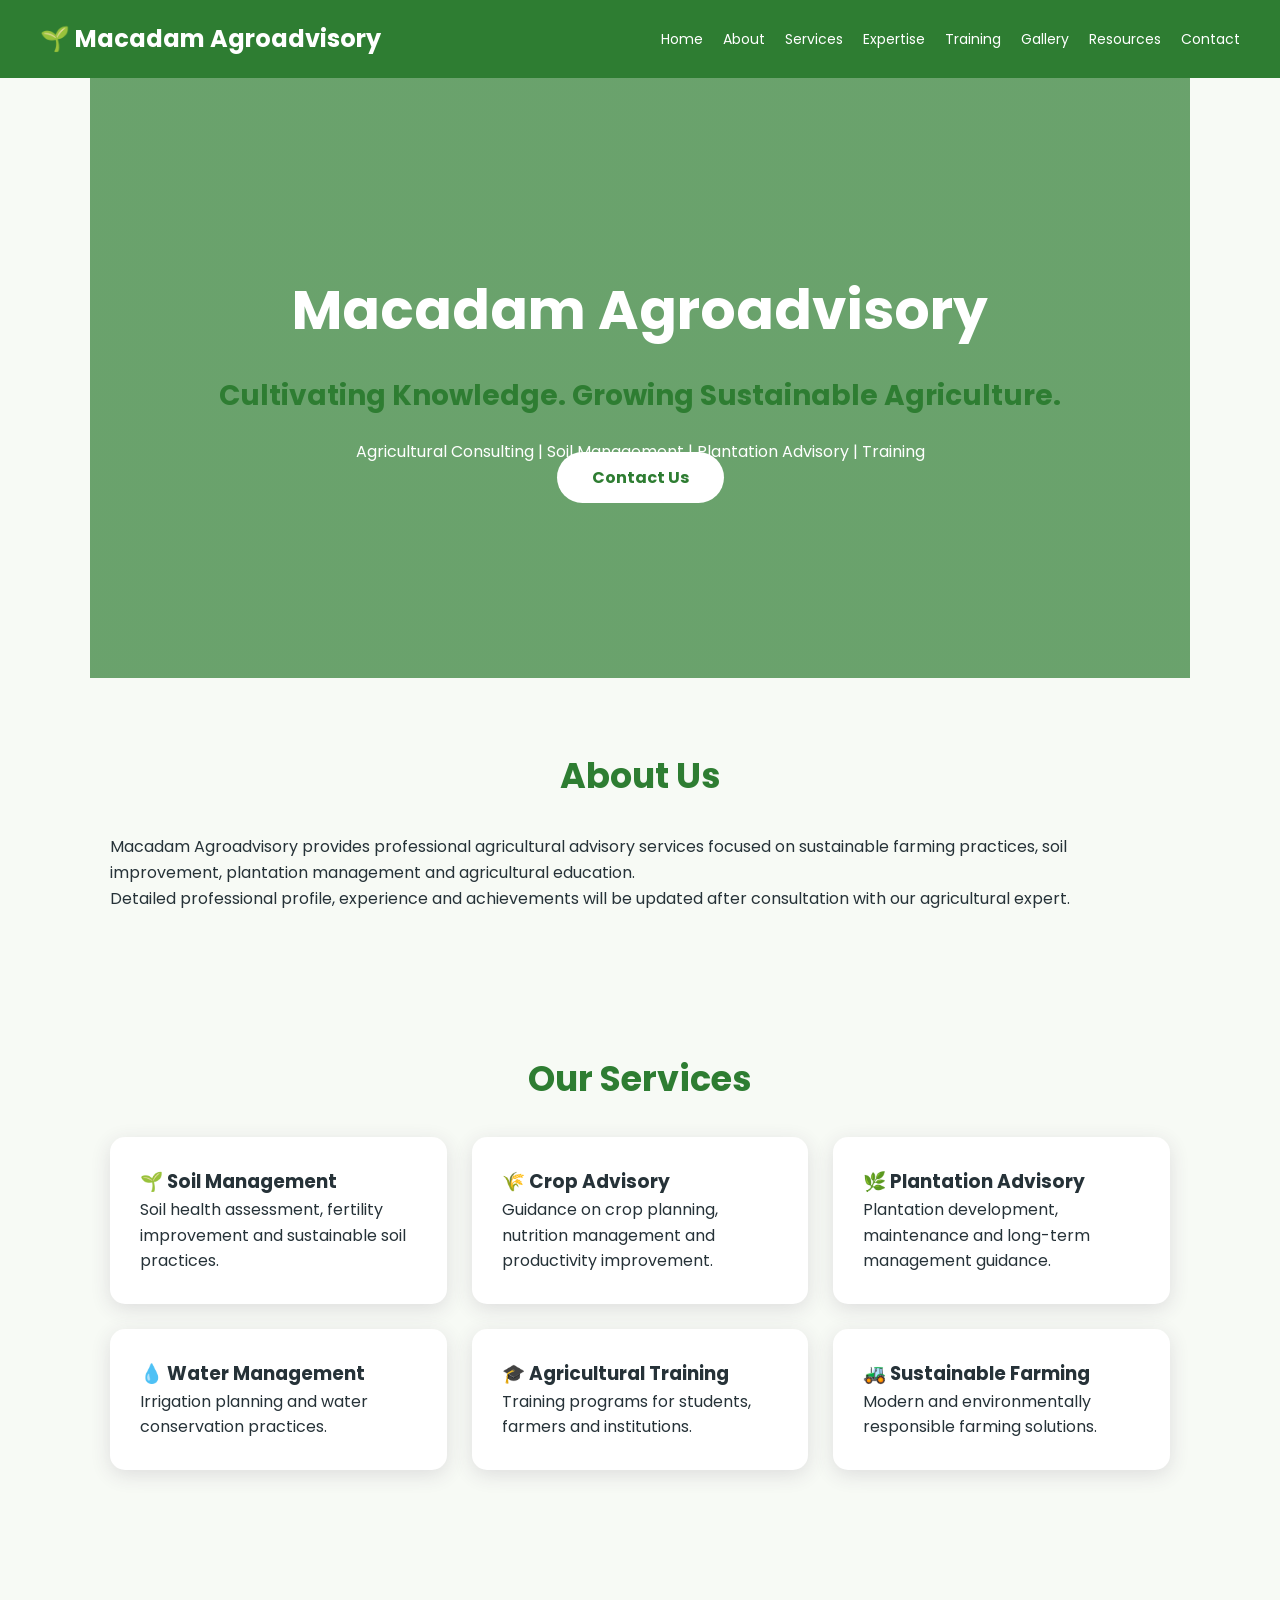
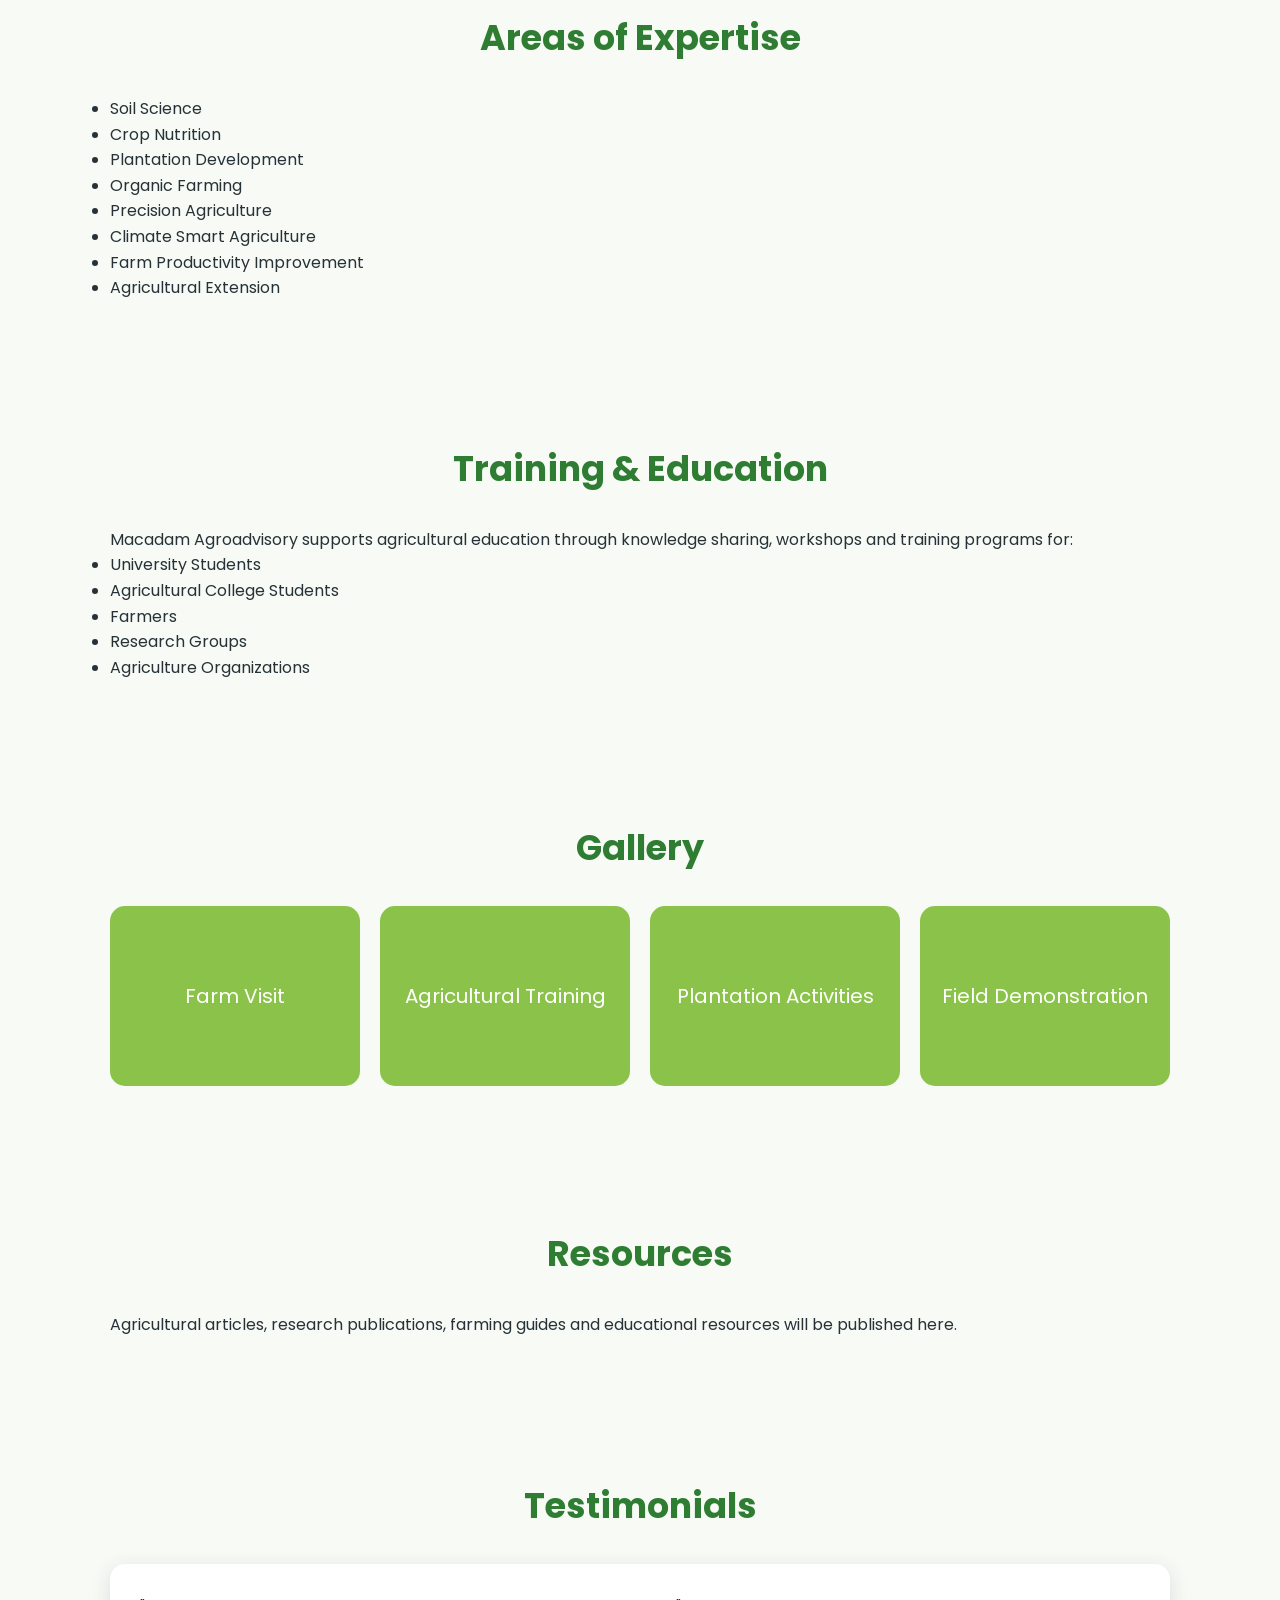
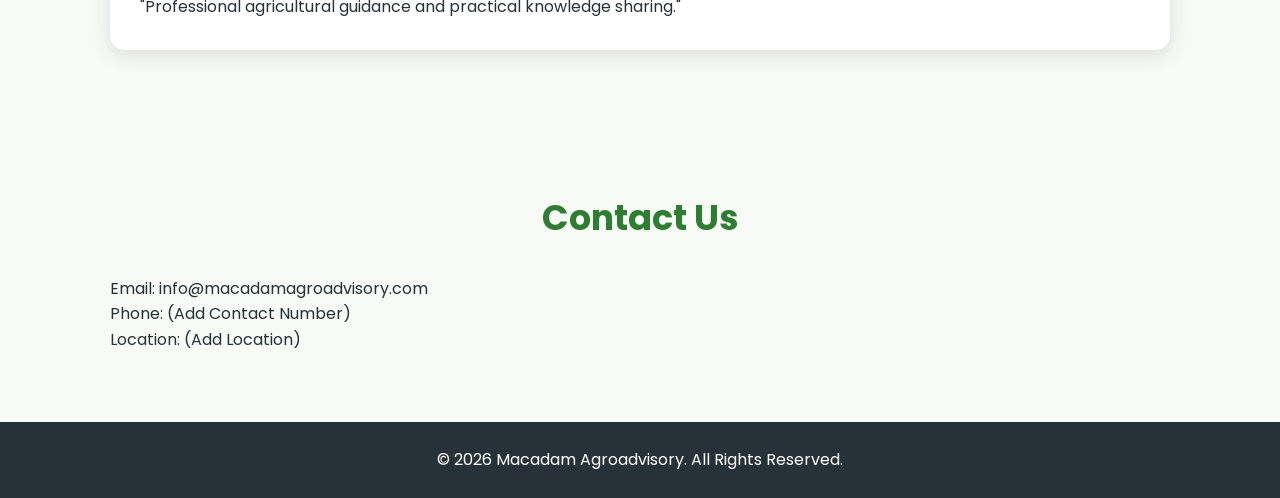
==== index.html @ ae9ef0cc "Initial Macadam Agroadvisory website" ====
<!DOCTYPE html>
<html lang="en">

<head>
<meta charset="UTF-8">
<meta name="viewport" content="width=device-width, initial-scale=1.0">

<title>Macadam Agroadvisory | Agricultural Consulting</title>

<meta name="description" 
content="Macadam Agroadvisory provides agricultural consulting, soil management, plantation advisory and agricultural training services.">

<link rel="stylesheet" href="css/style.css">

<link href="https://fonts.googleapis.com/css2?family=Poppins:wght@300;400;600;700&display=swap" rel="stylesheet">

</head>

<body>

<header>

<nav>

<div class="logo">
🌱 Macadam Agroadvisory
</div>

<ul>
<li><a href="#home">Home</a></li>
<li><a href="#about">About</a></li>
<li><a href="#services">Services</a></li>
<li><a href="#expertise">Expertise</a></li>
<li><a href="#training">Training</a></li>
<li><a href="#gallery">Gallery</a></li>
<li><a href="#resources">Resources</a></li>
<li><a href="#contact">Contact</a></li>
</ul>

</nav>

</header>


<section id="home" class="hero">

<div class="hero-content">

<h1>
Macadam Agroadvisory
</h1>

<h2>
Cultivating Knowledge. Growing Sustainable Agriculture.
</h2>

<p>
Agricultural Consulting | Soil Management | Plantation Advisory | Training
</p>


<a href="#contact" class="btn">
Contact Us
</a>

</div>

</section>



<section id="about">

<h2>About Us</h2>

<p>
Macadam Agroadvisory provides professional agricultural advisory services
focused on sustainable farming practices, soil improvement, plantation
management and agricultural education.

</p>

<p>
Detailed professional profile, experience and achievements will be updated
after consultation with our agricultural expert.
</p>

</section>



<section id="services">

<h2>Our Services</h2>


<div class="cards">


<div class="card">
<h3>🌱 Soil Management</h3>
<p>
Soil health assessment, fertility improvement and sustainable soil practices.
</p>
</div>


<div class="card">

<h3>🌾 Crop Advisory</h3>

<p>
Guidance on crop planning, nutrition management and productivity improvement.
</p>

</div>



<div class="card">

<h3>🌿 Plantation Advisory</h3>

<p>
Plantation development, maintenance and long-term management guidance.
</p>

</div>


<div class="card">

<h3>💧 Water Management</h3>

<p>
Irrigation planning and water conservation practices.
</p>

</div>



<div class="card">

<h3>🎓 Agricultural Training</h3>

<p>
Training programs for students, farmers and institutions.
</p>

</div>



<div class="card">

<h3>🚜 Sustainable Farming</h3>

<p>
Modern and environmentally responsible farming solutions.
</p>

</div>


</div>


</section>



<section id="expertise">

<h2>Areas of Expertise</h2>


<div class="expertise">

<ul>

<li>Soil Science</li>

<li>Crop Nutrition</li>

<li>Plantation Development</li>

<li>Organic Farming</li>

<li>Precision Agriculture</li>

<li>Climate Smart Agriculture</li>

<li>Farm Productivity Improvement</li>

<li>Agricultural Extension</li>


</ul>

</div>


</section>



<section id="training">

<h2>Training & Education</h2>


<p>
Macadam Agroadvisory supports agricultural education through knowledge
sharing, workshops and training programs for:
</p>


<ul>

<li>University Students</li>

<li>Agricultural College Students</li>

<li>Farmers</li>

<li>Research Groups</li>

<li>Agriculture Organizations</li>


</ul>


</section>




<section id="gallery">

<h2>Gallery</h2>


<div class="gallery">


<div>
Farm Visit
</div>


<div>
Agricultural Training
</div>


<div>
Plantation Activities
</div>


<div>
Field Demonstration
</div>


</div>


</section>




<section id="resources">

<h2>Resources</h2>

<p>

Agricultural articles, research publications, farming guides and educational
resources will be published here.

</p>


</section>




<section id="testimonials">


<h2>Testimonials</h2>


<div class="card">

<p>
"Professional agricultural guidance and practical knowledge sharing."
</p>

</div>


</section>




<section id="contact">


<h2>Contact Us</h2>


<p>
Email:
info@macadamagroadvisory.com
</p>


<p>
Phone:
(Add Contact Number)
</p>


<p>
Location:
(Add Location)
</p>


</section>




<footer>

<p>
© 2026 Macadam Agroadvisory. All Rights Reserved.
</p>

</footer>


<script src="js/script.js"></script>

</body>

</html>
---- css/style.css ----
*{
    margin:0;
    padding:0;
    box-sizing:border-box;
    }
    
    
    body{
    
    font-family:'Poppins',sans-serif;
    
    color:#263238;
    
    background:#f7faf5;
    
    line-height:1.6;
    
    }
    
    
    header{
    
    background:#2e7d32;
    
    padding:20px;
    
    position:sticky;
    
    top:0;
    
    z-index:100;
    
    }
    
    
    
    nav{
    
    display:flex;
    
    justify-content:space-between;
    
    align-items:center;
    
    max-width:1200px;
    
    margin:auto;
    
    }
    
    
    .logo{
    
    color:white;
    
    font-size:24px;
    
    font-weight:700;
    
    }
    
    
    nav ul{
    
    display:flex;
    
    list-style:none;
    
    gap:20px;
    
    }
    
    
    
    nav a{
    
    color:white;
    
    text-decoration:none;
    
    font-size:14px;
    
    }
    
    
    
    .hero{
    
    
    height:600px;
    
    background:
    
    linear-gradient(
    rgba(46,125,50,.7),
    rgba(46,125,50,.7)
    ),
    
    url("../images/hero.jpg");
    
    
    background-size:cover;
    
    background-position:center;
    
    
    display:flex;
    
    justify-content:center;
    
    align-items:center;
    
    text-align:center;
    
    color:white;
    
    
    }
    
    
    
    .hero h1{
    
    font-size:55px;
    
    }
    
    
    
    .hero h2{
    
    font-size:28px;
    
    margin:20px;
    
    }
    
    
    
    .btn{
    
    
    background:white;
    
    color:#2e7d32;
    
    padding:14px 35px;
    
    border-radius:30px;
    
    text-decoration:none;
    
    font-weight:bold;
    
    
    }
    
    
    
    section{
    
    
    max-width:1100px;
    
    margin:auto;
    
    padding:70px 20px;
    
    
    }
    
    
    
    section h2{
    
    
    text-align:center;
    
    color:#2e7d32;
    
    font-size:35px;
    
    margin-bottom:30px;
    
    
    }
    
    
    
    .cards{
    
    
    display:grid;
    
    grid-template-columns:
    repeat(auto-fit,minmax(250px,1fr));
    
    gap:25px;
    
    
    }
    
    
    
    .card{
    
    
    background:white;
    
    padding:30px;
    
    border-radius:15px;
    
    box-shadow:0 5px 20px #ddd;
    
    
    }
    
    
    
    .gallery{
    
    
    display:grid;
    
    grid-template-columns:
    repeat(auto-fit,minmax(200px,1fr));
    
    gap:20px;
    
    
    }
    
    
    
    .gallery div{
    
    
    height:180px;
    
    background:#8bc34a;
    
    display:flex;
    
    align-items:center;
    
    justify-content:center;
    
    color:white;
    
    font-size:20px;
    
    border-radius:15px;
    
    
    }
    
    
    
    footer{
    
    
    background:#263238;
    
    color:white;
    
    padding:25px;
    
    text-align:center;
    
    
    }
    
    
    
    @media(max-width:800px){
    
    
    nav{
    
    flex-direction:column;
    
    }
    
    
    nav ul{
    
    flex-wrap:wrap;
    
    justify-content:center;
    
    }
    
    
    .hero h1{
    
    font-size:35px;
    
    }
    
    
    }
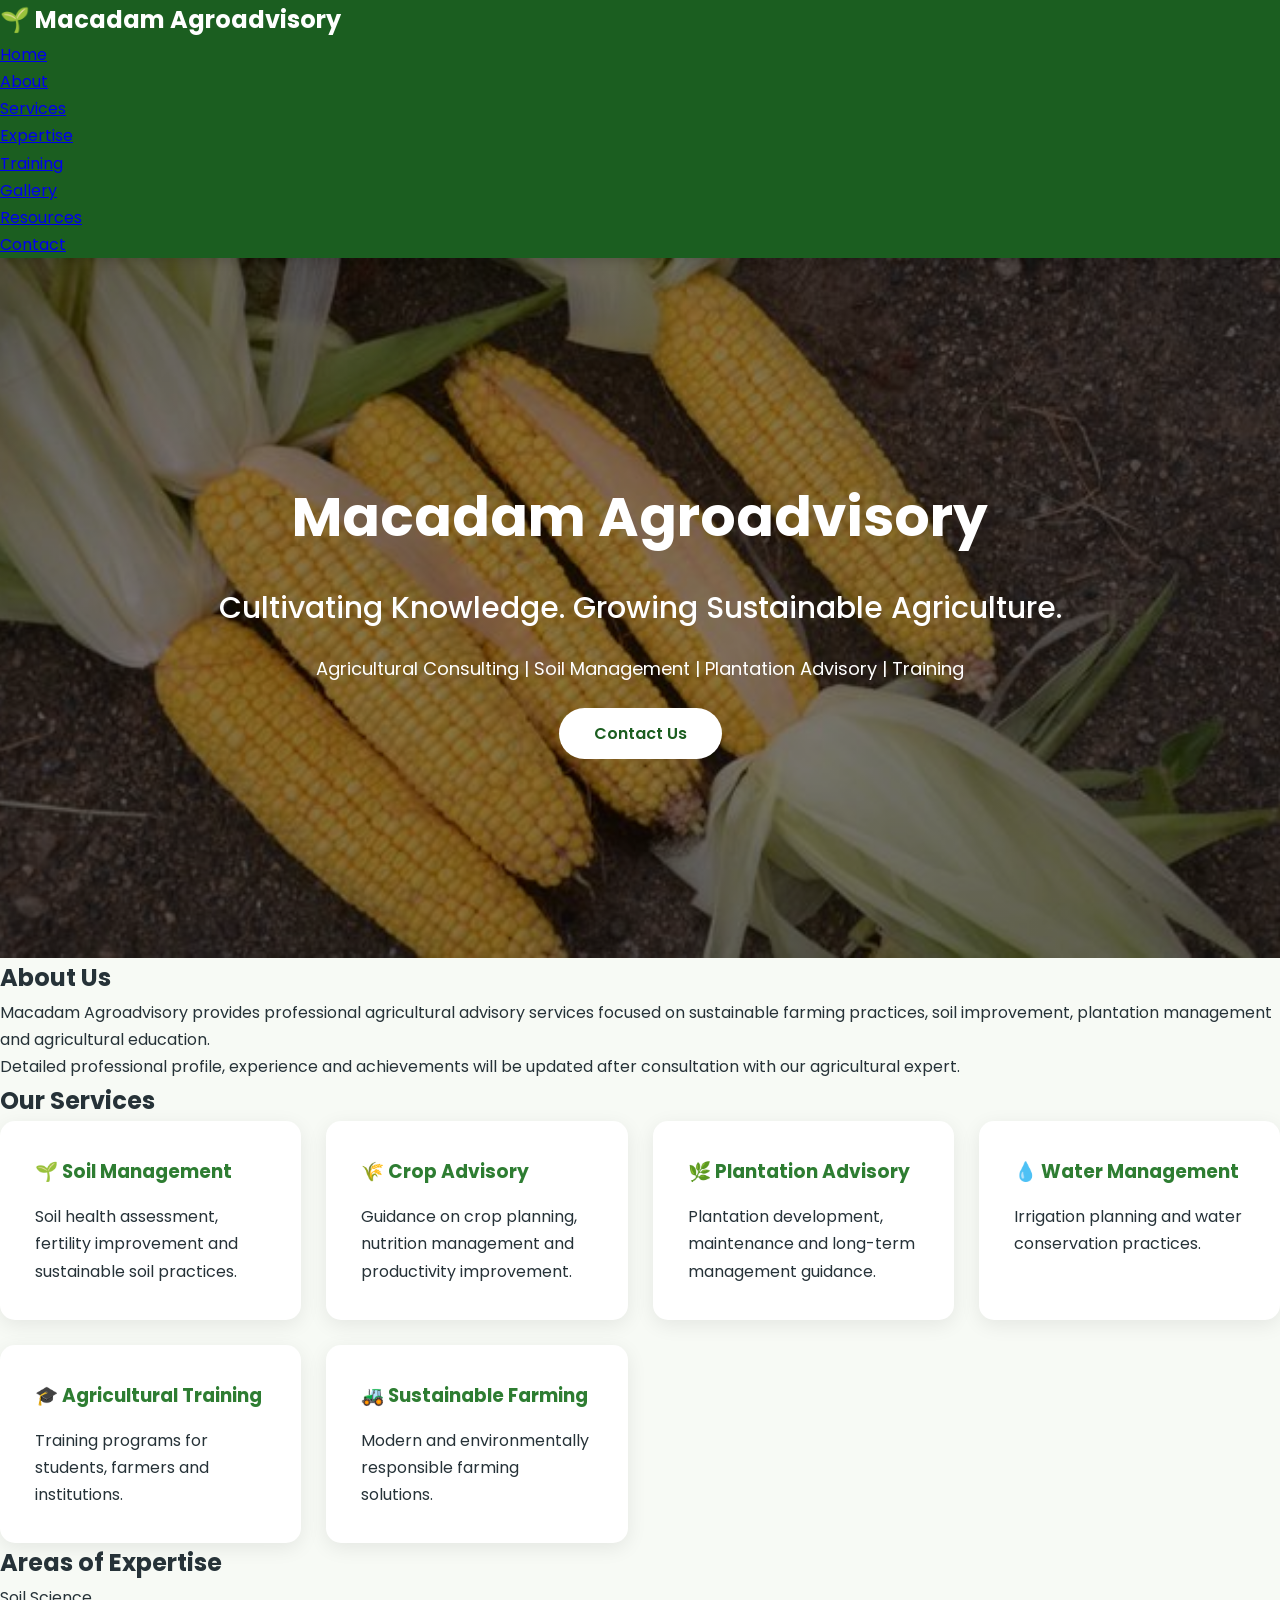
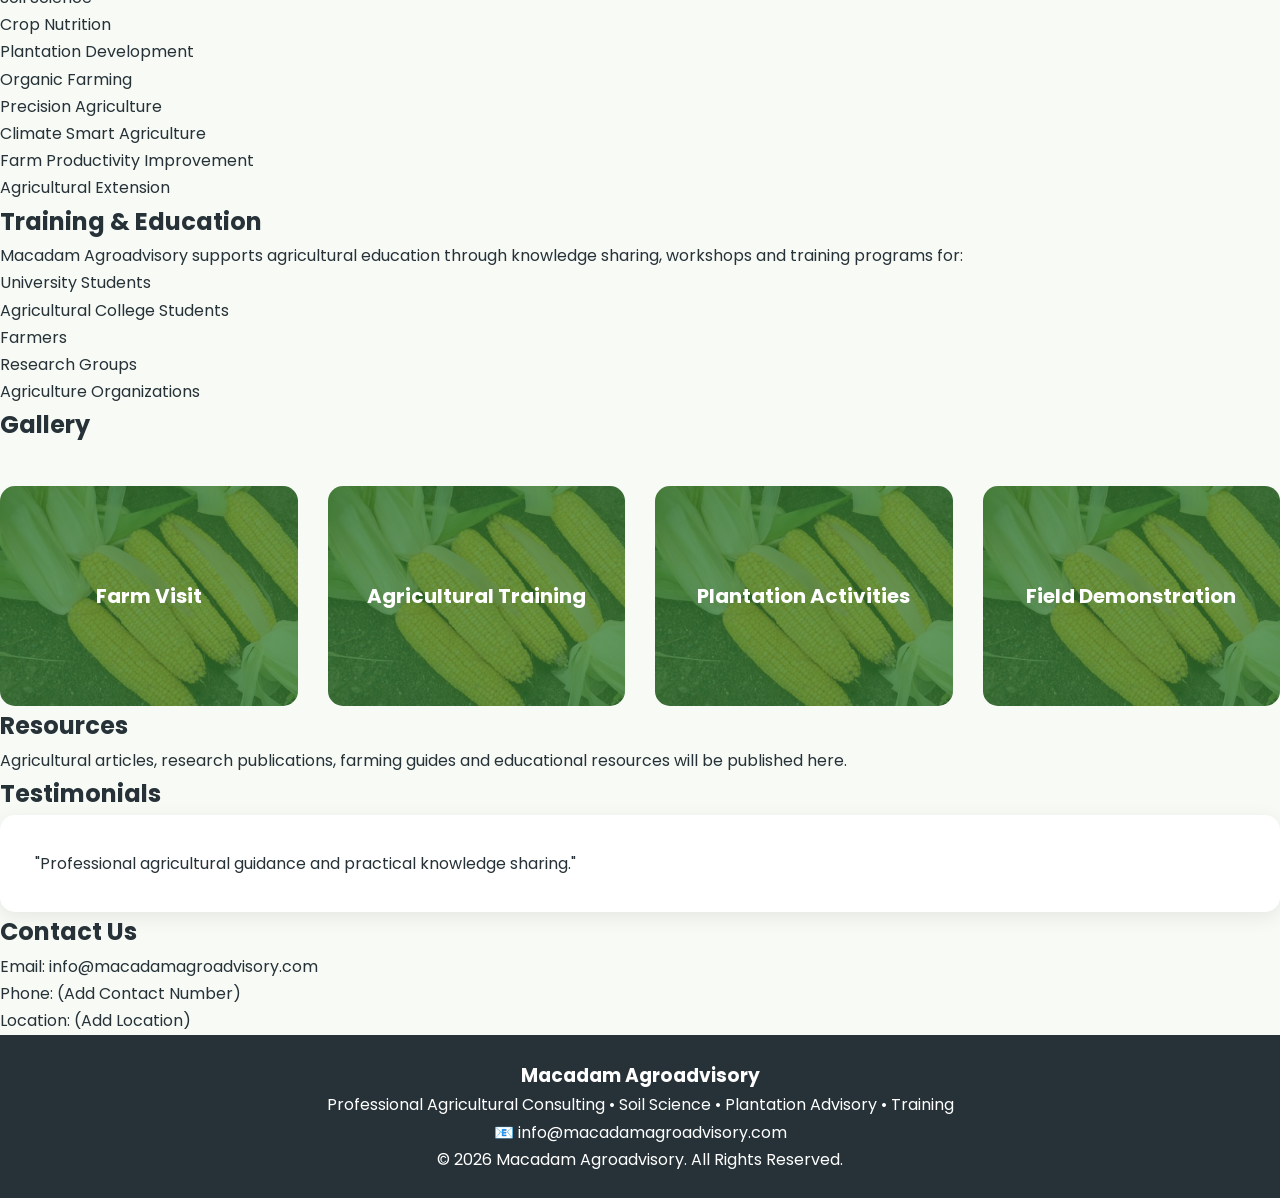
==== commit 6b280f6a: "updating new files and foilder" ====
--- a/index.html
+++ b/index.html
@@ -13,6 +13,7 @@
 <link rel="stylesheet" href="css/style.css">
 
 <link href="https://fonts.googleapis.com/css2?family=Poppins:wght@300;400;600;700&display=swap" rel="stylesheet">
+<link rel="icon" type="image/png" href="images/favicon.png">
 
 </head>
 
@@ -27,14 +28,16 @@
 </div>
 
 <ul>
-<li><a href="#home">Home</a></li>
-<li><a href="#about">About</a></li>
-<li><a href="#services">Services</a></li>
-<li><a href="#expertise">Expertise</a></li>
-<li><a href="#training">Training</a></li>
-<li><a href="#gallery">Gallery</a></li>
-<li><a href="#resources">Resources</a></li>
-<li><a href="#contact">Contact</a></li>
+
+    <li><a href="#home">Home</a></li>
+<li><a href="pages/about.html">About</a></li>
+<li><a href="pages/services.html">Services</a></li>
+<li><a href="pages/expertise.html">Expertise</a></li>
+<li><a href="pages/training.html">Training</a></li>
+<li><a href="pages/gallery.html">Gallery</a></li>
+<li><a href="pages/resources.html">Resources</a></li>
+<li><a href="pages/contact.html">Contact</a></li>
+
 </ul>
 
 </nav>
@@ -341,9 +344,23 @@
 
 <footer>
 
-<p>
-© 2026 Macadam Agroadvisory. All Rights Reserved.
-</p>
+    <div class="footer-content">
+
+        <h3>Macadam Agroadvisory</h3>
+        
+        <p>
+        Professional Agricultural Consulting • Soil Science • Plantation Advisory • Training
+        </p>
+        
+        <p>
+        📧 info@macadamagroadvisory.com
+        </p>
+        
+        <p>
+        © 2026 Macadam Agroadvisory. All Rights Reserved.
+        </p>
+        
+    </div>
 
 </footer>
 
--- a/css/style.css
+++ b/css/style.css
@@ -2,301 +2,623 @@
     margin:0;
     padding:0;
     box-sizing:border-box;
-    }
-    
-    
-    body{
-    
+}
+
+html{
+    scroll-behavior:smooth;
+}
+
+
+body{
+
     font-family:'Poppins',sans-serif;
-    
     color:#263238;
-    
     background:#f7faf5;
-    
-    line-height:1.6;
-    
-    }
-    
-    
-    header{
-    
+    line-height:1.7;
+
+}
+
+
+header{
+
+    position:sticky;
+    top:0;
+    z-index:1000;
+    background:#1b5e20;
+    box-shadow:0 3px 10px rgba(0,0,0,0.15);
+
+}
+
+
+.navbar{
+
+    max-width:1200px;
+    margin:auto;
+    padding:18px 25px;
+    display:flex;
+    justify-content:space-between;
+    align-items:center;
+
+}
+
+
+.logo{
+
+    color:white;
+    font-size:24px;
+    font-weight:700;
+
+}
+
+
+.nav-links{
+
+    display:flex;
+    list-style:none;
+    gap:18px;
+
+}
+
+
+.nav-links a{
+
+    color:white;
+    text-decoration:none;
+    font-size:14px;
+    font-weight:500;
+
+}
+
+
+.nav-links a:hover{
+
+    color:#c5e1a5;
+
+}
+
+
+.menu-btn{
+
+    display:none;
+    color:white;
+    font-size:28px;
+    cursor:pointer;
+
+}
+
+
+
+/* HERO */
+
+
+.hero{
+
+    height:700px;
+    
+    background:
+    
+    linear-gradient(
+    rgba(0,0,0,.45),
+    rgba(0,0,0,.45)
+    ),
+    
+    url("../images/gallery1.jpg");
+    
+    background-size:cover;
+    
+    background-position:center;
+    
+    display:flex;
+    
+    justify-content:center;
+    
+    align-items:center;
+    
+    text-align:center;
+    
+    color:white;
+    
+    }
+
+
+
+.hero-overlay{
+
+    max-width:850px;
+    padding:20px;
+
+}
+
+
+
+.hero h1{
+
+    font-size:55px;
+    margin-bottom:20px;
+
+}
+
+
+.hero h2{
+
+    font-size:30px;
+    font-weight:500;
+    margin-bottom:20px;
+
+}
+
+
+
+.hero p{
+
+    font-size:18px;
+    margin-bottom:35px;
+
+}
+
+
+
+.btn{
+
+    background:white;
+    color:#1b5e20;
+    padding:14px 35px;
+    border-radius:30px;
+    text-decoration:none;
+    font-weight:600;
+
+}
+
+
+
+.btn:hover{
+
+    background:#c5e1a5;
+
+}
+
+
+
+/* COMMON SECTION */
+
+
+.section{
+
+    max-width:1150px;
+    margin:auto;
+    padding:80px 25px;
+
+}
+
+
+.section h2{
+
+    text-align:center;
+    color:#2e7d32;
+    font-size:38px;
+    margin-bottom:40px;
+
+}
+
+
+
+/* ABOUT */
+
+
+.two-column{
+
+    display:grid;
+    grid-template-columns:1fr 1fr;
+    gap:40px;
+
+}
+
+
+.info-box{
+
+    background:#e8f5e9;
+    padding:35px;
+    border-radius:15px;
+
+}
+
+
+
+
+/* CARDS */
+
+
+.cards{
+
+    display:grid;
+    grid-template-columns:
+    repeat(auto-fit,minmax(280px,1fr));
+
+    gap:25px;
+
+}
+
+
+
+.card{
+
+    background:white;
+    padding:35px;
+    border-radius:15px;
+
+    box-shadow:
+    0 5px 20px rgba(0,0,0,.08);
+
+    transition:.3s;
+
+}
+
+
+
+.card:hover{
+
+    transform:translateY(-8px);
+
+}
+
+
+
+.card h3{
+
+    color:#2e7d32;
+    margin-bottom:15px;
+
+}
+
+
+
+/* EXPERTISE */
+
+
+.expertise-list{
+
+    display:flex;
+    flex-wrap:wrap;
+    justify-content:center;
+    gap:15px;
+
+}
+
+
+
+.expertise-list span{
+
     background:#2e7d32;
-    
-    padding:20px;
-    
-    position:sticky;
-    
-    top:0;
-    
-    z-index:100;
-    
-    }
-    
-    
-    
-    nav{
-    
-    display:flex;
-    
-    justify-content:space-between;
-    
-    align-items:center;
-    
-    max-width:1200px;
+    color:white;
+
+    padding:12px 25px;
+
+    border-radius:30px;
+
+}
+
+
+
+
+
+.simple-list{
+
+    max-width:600px;
+    margin:30px auto;
+
+}
+
+
+
+.simple-list li{
+
+    padding:10px;
+
+}
+
+
+
+
+/* GALLERY */
+
+
+.gallery{
+
+    display:grid;
+    
+    grid-template-columns:
+    repeat(auto-fit,minmax(280px,1fr));
+    
+    gap:30px;
+    
+    margin-top:40px;
+    
+}
+
+.gallery-item{
+
+    background:white;
+    
+    border-radius:15px;
+    
+    overflow:hidden;
+    
+    box-shadow:0 8px 25px rgba(0,0,0,.12);
+    
+    transition:.3s;
+    
+    }
+    
+    
+    .gallery-item:hover{
+    
+    transform:translateY(-8px);
+    
+    }
+    
+    
+    .gallery-item img{
+    
+    width:100%;
+    
+    height:240px;
+    
+    object-fit:cover;
+    
+    display:block;
+    
+    }
+    
+    
+    .gallery-item h3{
+    
+    padding:20px 20px 10px;
+    
+    color:#2e7d32;
+    
+    }
+    
+    
+    .gallery-item p{
+    
+    padding:0 20px 20px;
+    
+    color:#555;
+    
+    }
+    
+    
+    .section-subtitle{
+    
+    text-align:center;
+    
+    max-width:700px;
     
     margin:auto;
     
-    }
-    
-    
-    .logo{
-    
-    color:white;
-    
-    font-size:24px;
-    
-    font-weight:700;
-    
-    }
-    
-    
-    nav ul{
-    
-    display:flex;
-    
-    list-style:none;
-    
-    gap:20px;
-    
-    }
-    
-    
-    
-    nav a{
-    
-    color:white;
-    
-    text-decoration:none;
-    
-    font-size:14px;
-    
-    }
-    
-    
-    
-    .hero{
-    
-    
-    height:600px;
-    
+    color:#666;
+    
+    }
+    
+
+
+.gallery div{
+
+    height:220px;
+
     background:
-    
     linear-gradient(
     rgba(46,125,50,.7),
     rgba(46,125,50,.7)
     ),
-    
-    url("../images/hero.jpg");
-    
-    
+    url("../images/gallery1.jpg");
+
     background-size:cover;
-    
-    background-position:center;
-    
-    
+
+    border-radius:15px;
+
+    color:white;
+
     display:flex;
-    
+    align-items:center;
     justify-content:center;
-    
-    align-items:center;
-    
+
+    font-size:20px;
+    font-weight:bold;
+
+}
+
+
+
+/* TESTIMONIAL */
+
+
+.testimonial{
+
+    background:white;
+
+    padding:35px;
+
+    border-radius:15px;
+
     text-align:center;
-    
+
+    box-shadow:0 5px 20px #ddd;
+
+}
+
+
+
+/* CONTACT */
+
+
+.contact-box{
+
+    background:#e8f5e9;
+
+    padding:40px;
+
+    border-radius:15px;
+
+    text-align:center;
+
+    font-size:18px;
+
+}
+
+
+
+/* FOOTER */
+
+
+footer{
+
+    background:#263238;
+
     color:white;
-    
-    
-    }
-    
-    
-    
-    .hero h1{
-    
-    font-size:55px;
-    
-    }
-    
-    
-    
-    .hero h2{
-    
-    font-size:28px;
-    
-    margin:20px;
-    
-    }
-    
-    
-    
-    .btn{
-    
-    
-    background:white;
-    
+
+    text-align:center;
+
+    padding:25px;
+
+}
+
+
+
+/* MOBILE */
+
+
+@media(max-width:900px){
+
+
+.nav-links{
+
+    display:none;
+
+    flex-direction:column;
+
+    background:#1b5e20;
+
+    position:absolute;
+
+    top:70px;
+
+    right:0;
+
+    width:100%;
+
+    padding:25px;
+
+}
+
+
+.menu-btn{
+
+    display:block;
+
+}
+
+
+
+.two-column{
+
+    grid-template-columns:1fr;
+
+}
+
+
+
+.hero h1{
+
+    font-size:38px;
+
+}
+
+
+.hero h2{
+
+    font-size:22px;
+
+}
+
+
+    
+    
+    .gallery img{
+    
+    width:100%;
+    height:220px;
+    object-fit:cover;
+    border-radius:12px;
+    
+    }
+    
+    
+    .gallery h3{
+    
+    text-align:center;
     color:#2e7d32;
-    
-    padding:14px 35px;
-    
-    border-radius:30px;
-    
-    text-decoration:none;
-    
-    font-weight:bold;
-    
-    
-    }
-    
-    
-    
-    section{
-    
-    
-    max-width:1100px;
-    
-    margin:auto;
-    
-    padding:70px 20px;
-    
-    
-    }
-    
-    
-    
-    section h2{
-    
-    
-    text-align:center;
-    
-    color:#2e7d32;
-    
-    font-size:35px;
-    
-    margin-bottom:30px;
-    
-    
-    }
-    
-    
-    
-    .cards{
-    
-    
-    display:grid;
-    
-    grid-template-columns:
-    repeat(auto-fit,minmax(250px,1fr));
-    
-    gap:25px;
-    
-    
-    }
-    
-    
-    
-    .card{
-    
-    
-    background:white;
-    
-    padding:30px;
-    
-    border-radius:15px;
-    
-    box-shadow:0 5px 20px #ddd;
-    
-    
-    }
-    
-    
-    
-    .gallery{
-    
-    
-    display:grid;
-    
-    grid-template-columns:
-    repeat(auto-fit,minmax(200px,1fr));
-    
-    gap:20px;
-    
-    
-    }
-    
-    
-    
-    .gallery div{
-    
-    
-    height:180px;
-    
-    background:#8bc34a;
-    
-    display:flex;
-    
-    align-items:center;
-    
-    justify-content:center;
-    
-    color:white;
-    
-    font-size:20px;
-    
-    border-radius:15px;
-    
-    
-    }
-    
-    
-    
+    margin-top:15px;
+    
+    }
+
+    .about-image img{
+
+        width:100%;
+        height:500px;
+    
+        object-fit:cover;
+    
+        border-radius:15px;
+    
+        box-shadow:0 10px 25px rgba(0,0,0,.15);
+    
+    }
+
+    .about-home-image{
+
+        width:100%;
+        
+        border-radius:15px;
+        
+        box-shadow:0 8px 25px rgba(0,0,0,.15);
+        
+        }
+
     footer{
-    
-    
-    background:#263238;
-    
-    color:white;
-    
-    padding:25px;
-    
-    text-align:center;
-    
-    
-    }
-    
-    
-    
-    @media(max-width:800px){
-    
-    
-    nav{
-    
-    flex-direction:column;
-    
-    }
-    
-    
-    nav ul{
-    
-    flex-wrap:wrap;
-    
-    justify-content:center;
-    
-    }
-    
-    
-    .hero h1{
-    
-    font-size:35px;
-    
-    }
-    
-    
-    }+
+        background:#1b5e20;
+        
+        color:white;
+        
+        padding:50px 20px;
+        
+        text-align:center;
+        
+        margin-top:60px;
+        
+        }
+        
+        .footer-content{
+        
+        max-width:900px;
+        
+        margin:auto;
+        
+        }
+        
+        .footer-content h3{
+        
+        margin-bottom:15px;
+        
+        font-size:28px;
+        
+        }
+        
+        .footer-content p{
+        
+        margin:8px 0;
+        
+        }
+
+}
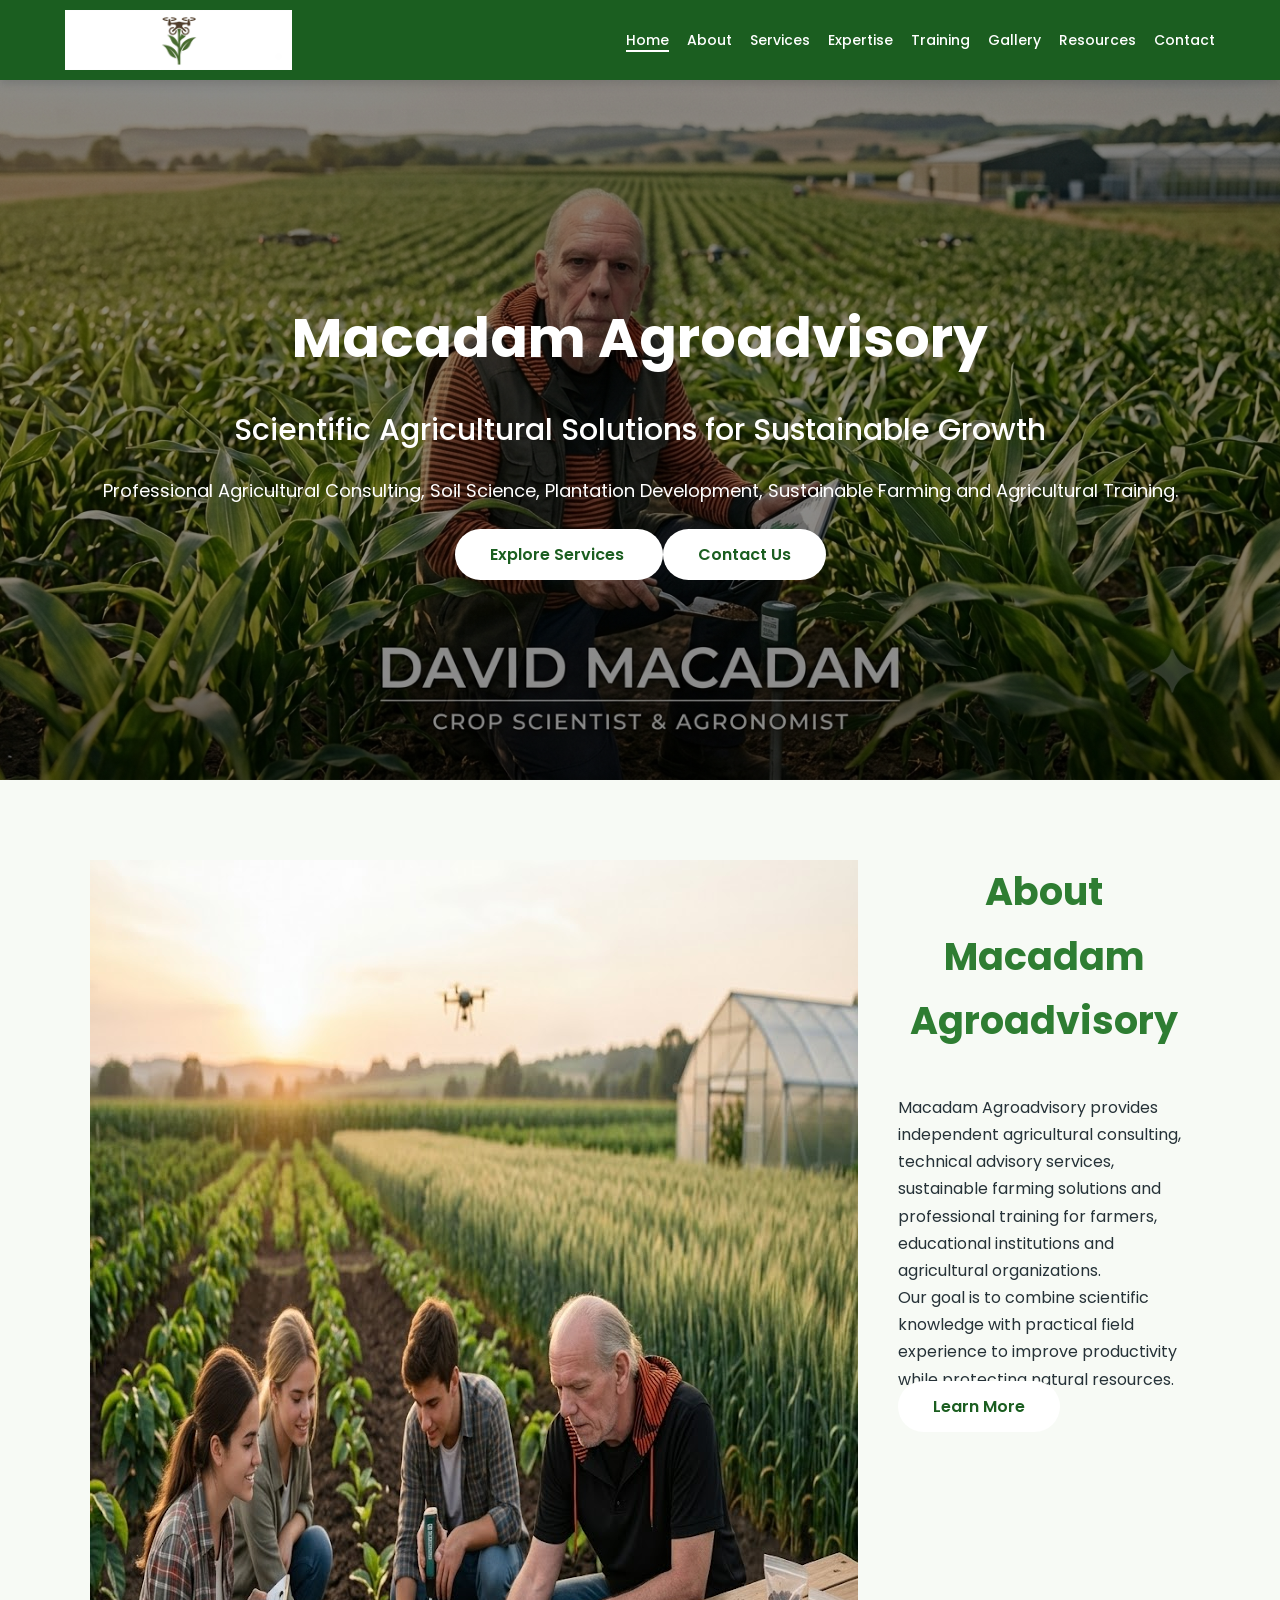
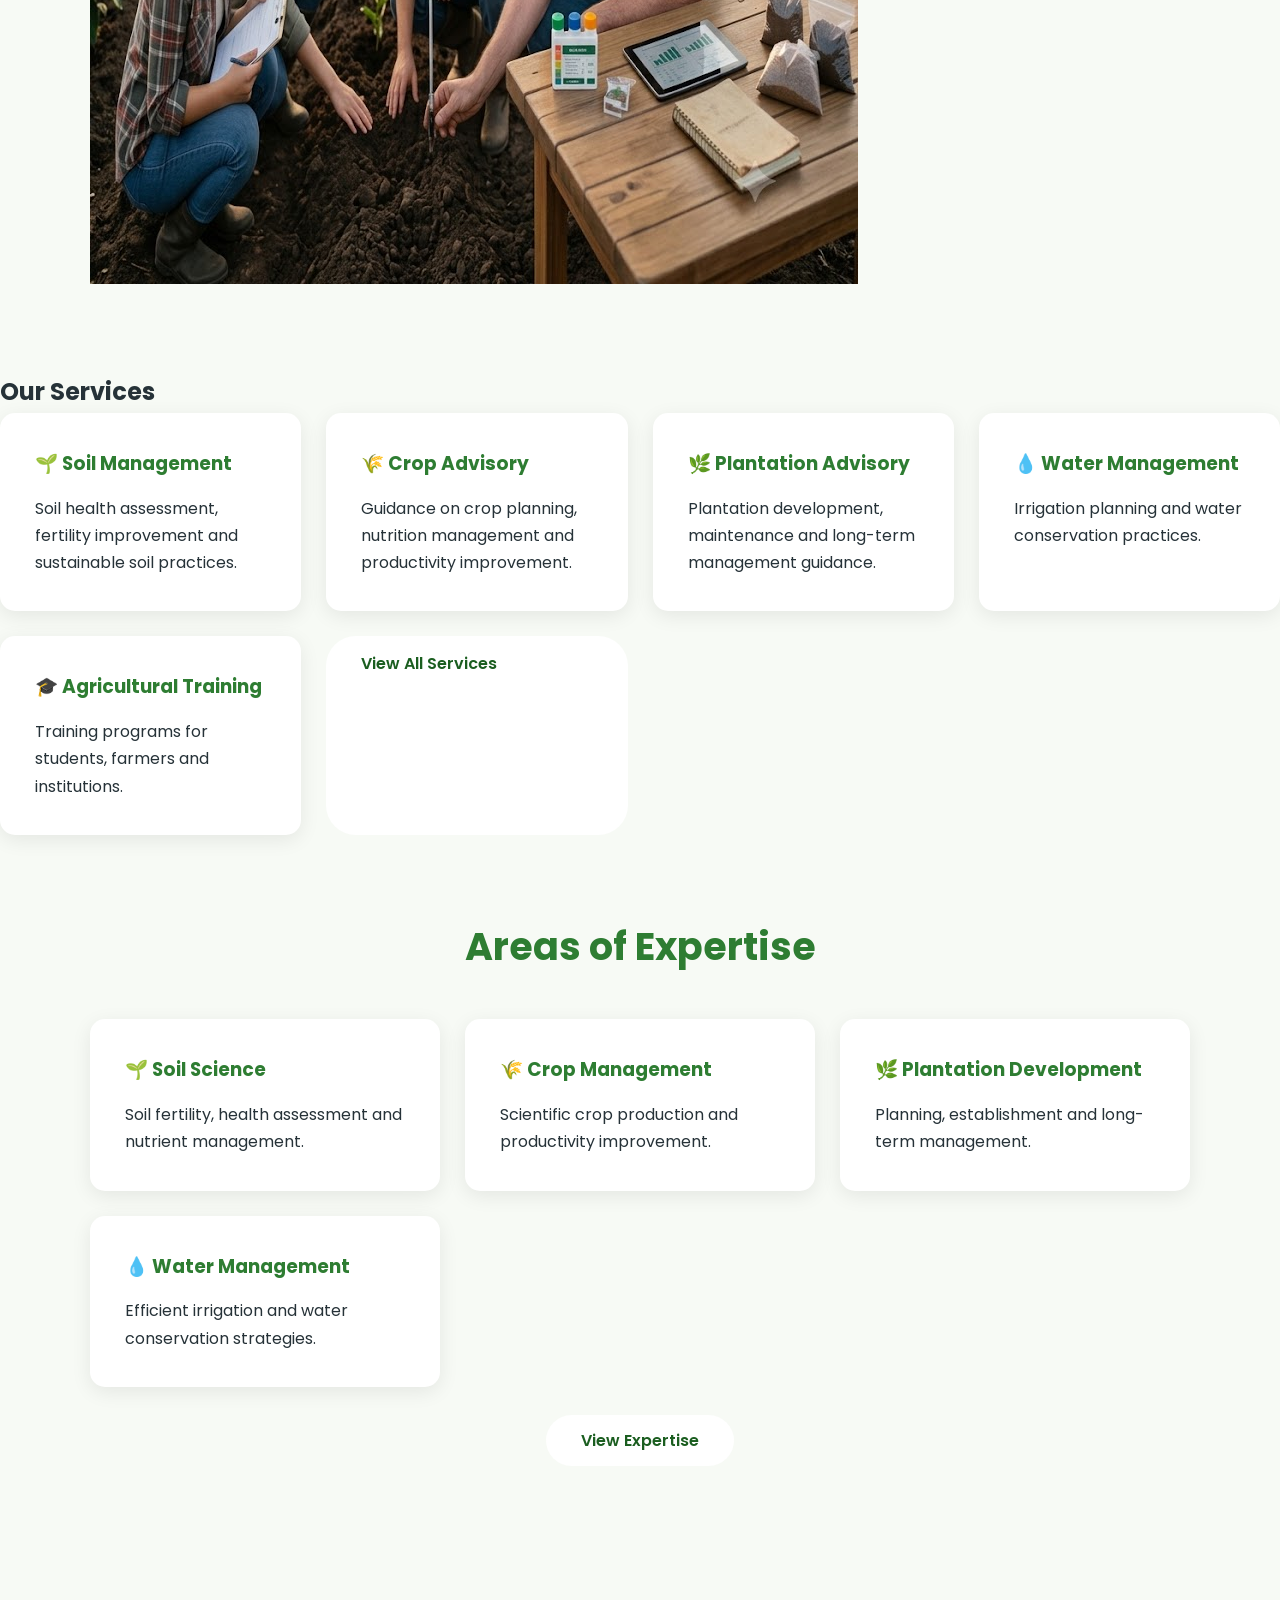
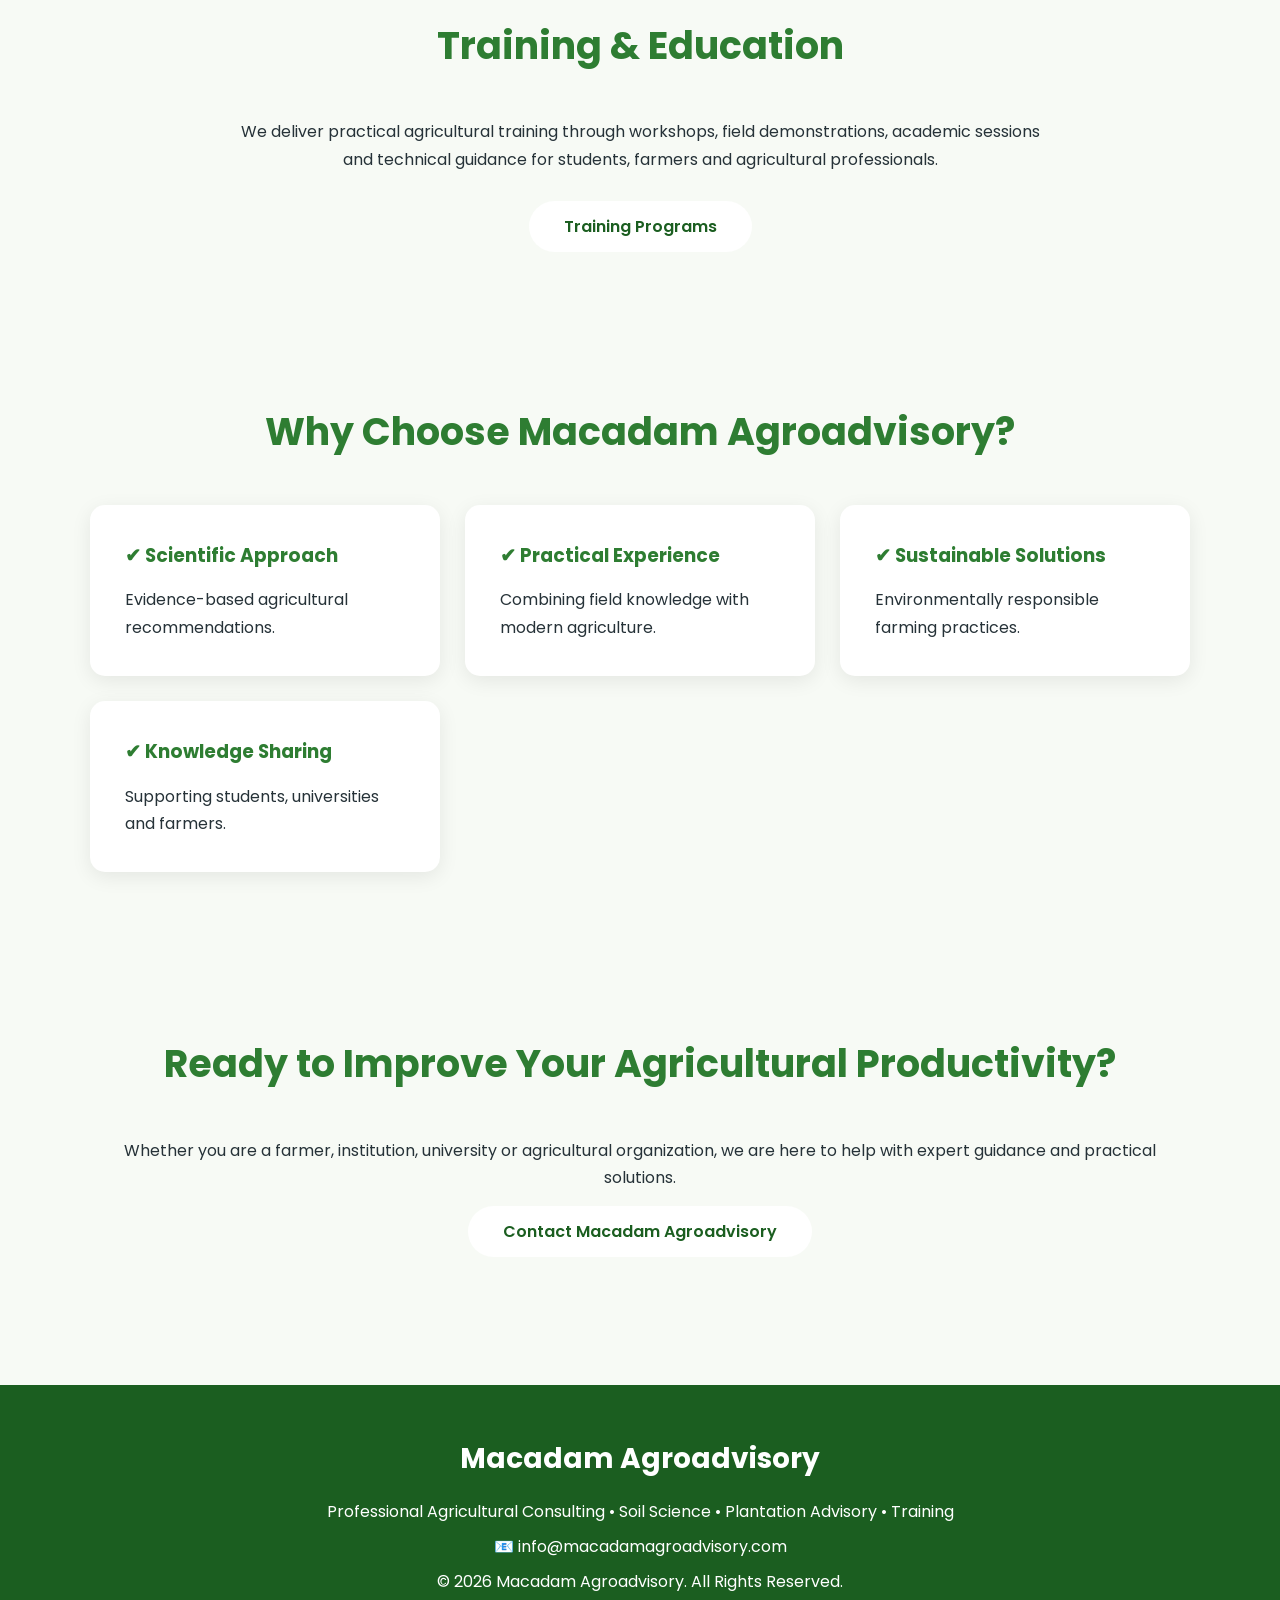
==== commit 7d16658e: "updating files and folder" ====
--- a/index.html
+++ b/index.html
@@ -5,10 +5,25 @@
 <meta charset="UTF-8">
 <meta name="viewport" content="width=device-width, initial-scale=1.0">
 
+<meta property="og:title"
+content="Macadam Agroadvisory">
+
+<meta property="og:description"
+content="Professional Agricultural Consulting Services">
+
+<meta property="og:image"
+content="images/hero.jpg">
+
+<meta property="og:type"
+content="website">
+
+
 <title>Macadam Agroadvisory | Agricultural Consulting</title>
 
 <meta name="description" 
 content="Macadam Agroadvisory provides agricultural consulting, soil management, plantation advisory and agricultural training services.">
+<meta name="keywords" 
+content="Agriculture, Agricultural Consultant, Soil Science, Plantation, Sustainable Farming, Agricultural Training">
 
 <link rel="stylesheet" href="css/style.css">
 
@@ -21,326 +36,335 @@
 
 <header>
 
-<nav>
-
-<div class="logo">
-🌱 Macadam Agroadvisory
+<nav class="navbar">
+
+    <div class="logo">
+
+        <a href="index.html">
+        
+        <img src="images/logo.png"
+        alt="Macadam Agroadvisory">
+        
+        </a>
+        
+    </div>
+
+<ul class="nav-links">
+
+    <li><a href="index.html" class="active">Home</a></li>
+    <li><a href="pages/about.html">About</a></li>
+    <li><a href="pages/services.html">Services</a></li>
+    <li><a href="pages/expertise.html">Expertise</a></li>
+    <li><a href="pages/training.html">Training</a></li>
+    <li><a href="pages/gallery.html">Gallery</a></li>
+    <li><a href="pages/resources.html">Resources</a></li>
+    <li><a href="pages/contact.html">Contact</a></li>
+
+</ul>
+
+</nav>
+
+</header>
+
+
+<section class="hero">
+
+    <div class="hero-content">
+
+        <h1>Macadam Agroadvisory</h1>
+
+        <h2>Scientific Agricultural Solutions for Sustainable Growth</h2>
+
+        <p>
+            Professional Agricultural Consulting, Soil Science, Plantation
+            Development, Sustainable Farming and Agricultural Training.
+        </p>
+
+        <a href="pages/services.html" class="btn">
+            Explore Services
+        </a>
+
+        <a href="pages/contact.html" class="btn btn-outline">
+            Contact Us
+        </a>
+
+    </div>
+
+</section>
+
+<section class="section">
+
+    <div class="two-column">
+    
+    <div>
+    
+    <img src="images/about.jpg"
+    class="about-home-image"
+    alt="Macadam Agroadvisory">
+    
+    </div>
+    
+    <div>
+    
+    <h2>About Macadam Agroadvisory</h2>
+    
+    <p>
+    
+    Macadam Agroadvisory provides independent agricultural consulting,
+    technical advisory services, sustainable farming solutions and
+    professional training for farmers, educational institutions and
+    agricultural organizations.
+    
+    </p>
+    
+    <p>
+    
+    Our goal is to combine scientific knowledge with practical field
+    experience to improve productivity while protecting natural resources.
+    
+    </p>
+    
+    <a href="pages/about.html" class="btn">
+    Learn More
+    </a>
+    
+    </div>
+    
+    </div>
+    
+</section>
+
+
+
+<section id="services">
+
+<h2>Our Services</h2>
+
+
+<div class="cards">
+
+
+    <div class="card">
+        <h3>🌱 Soil Management</h3>
+        <p>
+            Soil health assessment, fertility improvement and sustainable soil practices.
+        </p>
+    </div>
+
+
+    <div class="card">
+
+        <h3>🌾 Crop Advisory</h3>
+
+        <p>
+            Guidance on crop planning, nutrition management and productivity improvement.
+        </p>
+
+    </div>
+
+
+
+    <div class="card">
+
+        <h3>🌿 Plantation Advisory</h3>
+
+        <p>
+            Plantation development, maintenance and long-term management guidance.
+        </p>
+
+    </div>
+
+
+    <div class="card">
+
+        <h3>💧 Water Management</h3>
+
+        <p>
+            Irrigation planning and water conservation practices.
+        </p>
+
+    </div>
+
+
+
+    <div class="card">
+
+        <h3>🎓 Agricultural Training</h3>
+
+        <p>
+            Training programs for students, farmers and institutions.
+        </p>
+
+    </div>
+
+
+    <!--
+    <div class="card">
+
+        <h3>🚜 Sustainable Farming</h3>
+
+        <p>
+            Modern and environmentally responsible farming solutions.
+        </p>
+
+    </div>
+    -->
+
+    <a href="pages/services.html" class="btn">
+
+        View All Services
+    
+    </a>
+
 </div>
 
-<ul>
-
-    <li><a href="#home">Home</a></li>
-<li><a href="pages/about.html">About</a></li>
-<li><a href="pages/services.html">Services</a></li>
-<li><a href="pages/expertise.html">Expertise</a></li>
-<li><a href="pages/training.html">Training</a></li>
-<li><a href="pages/gallery.html">Gallery</a></li>
-<li><a href="pages/resources.html">Resources</a></li>
-<li><a href="pages/contact.html">Contact</a></li>
-
-</ul>
-
-</nav>
-
-</header>
-
-
-<section id="home" class="hero">
-
-<div class="hero-content">
-
-<h1>
-Macadam Agroadvisory
-</h1>
-
-<h2>
-Cultivating Knowledge. Growing Sustainable Agriculture.
-</h2>
-
-<p>
-Agricultural Consulting | Soil Management | Plantation Advisory | Training
-</p>
-
-
-<a href="#contact" class="btn">
-Contact Us
-</a>
-
-</div>
-
-</section>
-
-
-
-<section id="about">
-
-<h2>About Us</h2>
-
-<p>
-Macadam Agroadvisory provides professional agricultural advisory services
-focused on sustainable farming practices, soil improvement, plantation
-management and agricultural education.
-
-</p>
-
-<p>
-Detailed professional profile, experience and achievements will be updated
-after consultation with our agricultural expert.
-</p>
-
-</section>
-
-
-
-<section id="services">
-
-<h2>Our Services</h2>
-
-
-<div class="cards">
-
-
-<div class="card">
-<h3>🌱 Soil Management</h3>
-<p>
-Soil health assessment, fertility improvement and sustainable soil practices.
-</p>
-</div>
-
-
-<div class="card">
-
-<h3>🌾 Crop Advisory</h3>
-
-<p>
-Guidance on crop planning, nutrition management and productivity improvement.
-</p>
-
-</div>
-
-
-
-<div class="card">
-
-<h3>🌿 Plantation Advisory</h3>
-
-<p>
-Plantation development, maintenance and long-term management guidance.
-</p>
-
-</div>
-
-
-<div class="card">
-
-<h3>💧 Water Management</h3>
-
-<p>
-Irrigation planning and water conservation practices.
-</p>
-
-</div>
-
-
-
-<div class="card">
-
-<h3>🎓 Agricultural Training</h3>
-
-<p>
-Training programs for students, farmers and institutions.
-</p>
-
-</div>
-
-
-
-<div class="card">
-
-<h3>🚜 Sustainable Farming</h3>
-
-<p>
-Modern and environmentally responsible farming solutions.
-</p>
-
-</div>
-
-
-</div>
-
-
-</section>
-
-
-
-<section id="expertise">
-
-<h2>Areas of Expertise</h2>
-
-
-<div class="expertise">
-
-<ul>
-
-<li>Soil Science</li>
-
-<li>Crop Nutrition</li>
-
-<li>Plantation Development</li>
-
-<li>Organic Farming</li>
-
-<li>Precision Agriculture</li>
-
-<li>Climate Smart Agriculture</li>
-
-<li>Farm Productivity Improvement</li>
-
-<li>Agricultural Extension</li>
-
-
-</ul>
-
-</div>
-
-
-</section>
-
-
-
-<section id="training">
-
-<h2>Training & Education</h2>
-
-
-<p>
-Macadam Agroadvisory supports agricultural education through knowledge
-sharing, workshops and training programs for:
-</p>
-
-
-<ul>
-
-<li>University Students</li>
-
-<li>Agricultural College Students</li>
-
-<li>Farmers</li>
-
-<li>Research Groups</li>
-
-<li>Agriculture Organizations</li>
-
-
-</ul>
-
-
-</section>
-
-
-
-
-<section id="gallery">
-
-<h2>Gallery</h2>
-
-
-<div class="gallery">
-
-
-<div>
-Farm Visit
-</div>
-
-
-<div>
-Agricultural Training
-</div>
-
-
-<div>
-Plantation Activities
-</div>
-
-
-<div>
-Field Demonstration
-</div>
-
-
-</div>
-
-
-</section>
-
-
-
-
-<section id="resources">
-
-<h2>Resources</h2>
-
-<p>
-
-Agricultural articles, research publications, farming guides and educational
-resources will be published here.
-
-</p>
-
-
-</section>
-
-
-
-
-<section id="testimonials">
-
-
-<h2>Testimonials</h2>
-
-
-<div class="card">
-
-<p>
-"Professional agricultural guidance and practical knowledge sharing."
-</p>
-
-</div>
-
-
-</section>
-
-
-
-
-<section id="contact">
-
-
-<h2>Contact Us</h2>
-
-
-<p>
-Email:
-info@macadamagroadvisory.com
-</p>
-
-
-<p>
-Phone:
-(Add Contact Number)
-</p>
-
-
-<p>
-Location:
-(Add Location)
-</p>
-
-
-</section>
-
-
-
+
+</section>
+
+<section class="section">
+
+    <h2>Areas of Expertise</h2>
+    
+    <div class="cards">
+    
+    <div class="card">
+    <h3>🌱 Soil Science</h3>
+    <p>Soil fertility, health assessment and nutrient management.</p>
+    </div>
+    
+    <div class="card">
+    <h3>🌾 Crop Management</h3>
+    <p>Scientific crop production and productivity improvement.</p>
+    </div>
+    
+    <div class="card">
+    <h3>🌿 Plantation Development</h3>
+    <p>Planning, establishment and long-term management.</p>
+    </div>
+    
+    <div class="card">
+    <h3>💧 Water Management</h3>
+    <p>Efficient irrigation and water conservation strategies.</p>
+    </div>
+    
+    </div>
+    
+    <div style="text-align:center;margin-top:40px;">
+    
+    <a href="pages/expertise.html" class="btn">
+    
+    View Expertise
+    
+    </a>
+    
+    </div>
+    
+</section>
+
+<section class="section">
+
+    <h2>Training & Education</h2>
+    
+    <p style="text-align:center;max-width:800px;margin:auto;">
+    
+    We deliver practical agricultural training through workshops,
+    field demonstrations, academic sessions and technical guidance
+    for students, farmers and agricultural professionals.
+    
+    </p>
+    
+    <div style="text-align:center;margin-top:40px;">
+    
+    <a href="pages/training.html" class="btn">
+    
+    Training Programs
+    
+    </a>
+    
+    </div>
+    
+</section>
+
+
+<section class="section">
+
+    <h2>Why Choose Macadam Agroadvisory?</h2>
+    
+    <div class="cards">
+    
+        <div class="card">
+        
+            <h3>✔ Scientific Approach</h3>
+            
+            <p>
+            
+            Evidence-based agricultural recommendations.
+            
+            </p>
+        
+        </div>
+        
+        <div class="card">
+        
+            <h3>✔ Practical Experience</h3>
+            
+            <p>
+            
+            Combining field knowledge with modern agriculture.
+            
+            </p>
+        
+        </div>
+        
+        <div class="card">
+        
+            <h3>✔ Sustainable Solutions</h3>
+            
+            <p>
+            
+            Environmentally responsible farming practices.
+            
+            </p>
+        
+        </div>
+        
+        <div class="card">
+            
+            <h3>✔ Knowledge Sharing</h3>
+            
+            <p>
+            
+            Supporting students, universities and farmers.
+            
+            </p>
+        
+        </div>
+    
+    </div>
+    
+</section>
+
+<section class="section" style="text-align:center;">
+
+    <h2>Ready to Improve Your Agricultural Productivity?</h2>
+    
+    <p>
+    
+    Whether you are a farmer, institution, university or agricultural
+    organization, we are here to help with expert guidance and practical
+    solutions.
+    
+    </p>
+    
+    <br>
+    
+    <a href="pages/contact.html" class="btn">
+    
+        Contact Macadam Agroadvisory
+    
+    </a>
+    
+</section>
 
 <footer>
 
--- a/css/style.css
+++ b/css/style.css
@@ -29,14 +29,28 @@
 
 }
 
+.active{
+
+    color:#c5e1a5;
+    
+    font-weight:bold;
+    
+    border-bottom:2px solid white;
+    
+}
 
 .navbar{
 
     max-width:1200px;
+
     margin:auto;
-    padding:18px 25px;
+
+    padding:10px 25px;
+
     display:flex;
+
     justify-content:space-between;
+
     align-items:center;
 
 }
@@ -44,9 +58,18 @@
 
 .logo{
 
-    color:white;
-    font-size:24px;
-    font-weight:700;
+    display:flex;
+
+    align-items:center;
+
+}
+
+.logo img {
+
+    height: 60px;
+    width: auto;
+
+    display: block;
 
 }
 
@@ -102,7 +125,7 @@
     rgba(0,0,0,.45)
     ),
     
-    url("../images/gallery1.jpg");
+    url("../images/hero.jpg");
     
     background-size:cover;
     
@@ -401,89 +424,95 @@
     }
     
 
-
-.gallery div{
-
-    height:220px;
-
-    background:
-    linear-gradient(
-    rgba(46,125,50,.7),
-    rgba(46,125,50,.7)
-    ),
-    url("../images/gallery1.jpg");
-
-    background-size:cover;
+/* TESTIMONIAL */
+
+
+.testimonial{
+
+    background:white;
+
+    padding:35px;
 
     border-radius:15px;
 
+    text-align:center;
+
+    box-shadow:0 5px 20px #ddd;
+
+}
+
+
+
+/* CONTACT */
+
+
+.contact-box{
+
+    background:#e8f5e9;
+
+    padding:40px;
+
+    border-radius:15px;
+
+    text-align:center;
+
+    font-size:18px;
+
+}
+
+
+
+/* FOOTER */
+
+/*
+footer{
+
+    background:#263238;
+
     color:white;
 
-    display:flex;
-    align-items:center;
-    justify-content:center;
-
-    font-size:20px;
-    font-weight:bold;
-
-}
-
-
-
-/* TESTIMONIAL */
-
-
-.testimonial{
-
-    background:white;
-
-    padding:35px;
-
-    border-radius:15px;
-
-    text-align:center;
-
-    box-shadow:0 5px 20px #ddd;
-
-}
-
-
-
-/* CONTACT */
-
-
-.contact-box{
-
-    background:#e8f5e9;
-
-    padding:40px;
-
-    border-radius:15px;
-
-    text-align:center;
-
-    font-size:18px;
-
-}
-
-
-
-/* FOOTER */
-
+    text-align:center;
+
+    padding:25px;
+
+}
+*/
 
 footer{
 
-    background:#263238;
-
+    background:#1b5e20;
+    
     color:white;
-
-    text-align:center;
-
-    padding:25px;
-
-}
-
-
+    
+    padding:50px 20px;
+    
+    text-align:center;
+    
+    margin-top:60px;
+    
+    }
+    
+    .footer-content{
+    
+    max-width:900px;
+    
+    margin:auto;
+    
+    }
+    
+    .footer-content h3{
+    
+    margin-bottom:15px;
+    
+    font-size:28px;
+    
+    }
+    
+    .footer-content p{
+    
+    margin:8px 0;
+    
+    }
 
 /* MOBILE */
 
@@ -585,40 +614,10 @@
         
         }
 
-    footer{
-
-        background:#1b5e20;
-        
-        color:white;
-        
-        padding:50px 20px;
-        
-        text-align:center;
-        
-        margin-top:60px;
-        
-        }
-        
-        .footer-content{
-        
-        max-width:900px;
-        
-        margin:auto;
-        
-        }
-        
-        .footer-content h3{
-        
-        margin-bottom:15px;
-        
-        font-size:28px;
-        
-        }
-        
-        .footer-content p{
-        
-        margin:8px 0;
-        
-        }
+    .logo img{
+
+        height:50px;
+    
+    }
 
 }
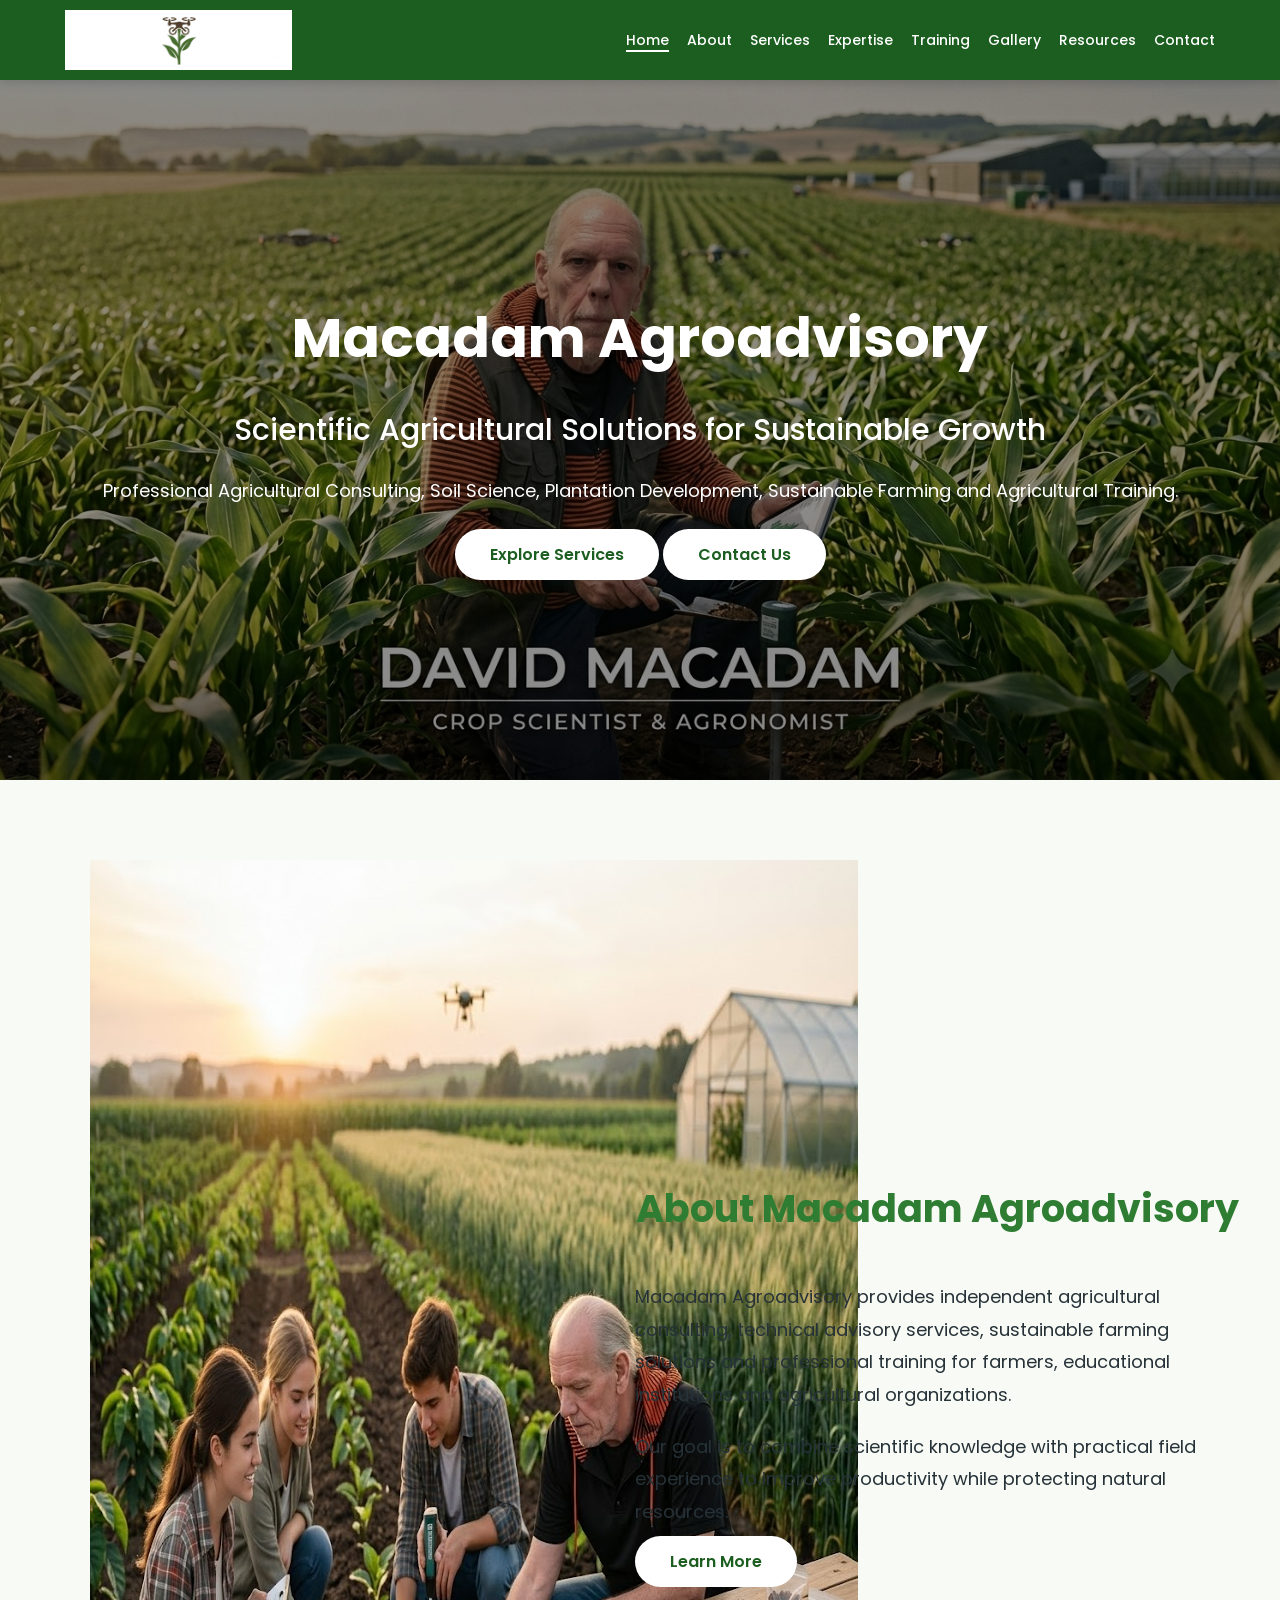
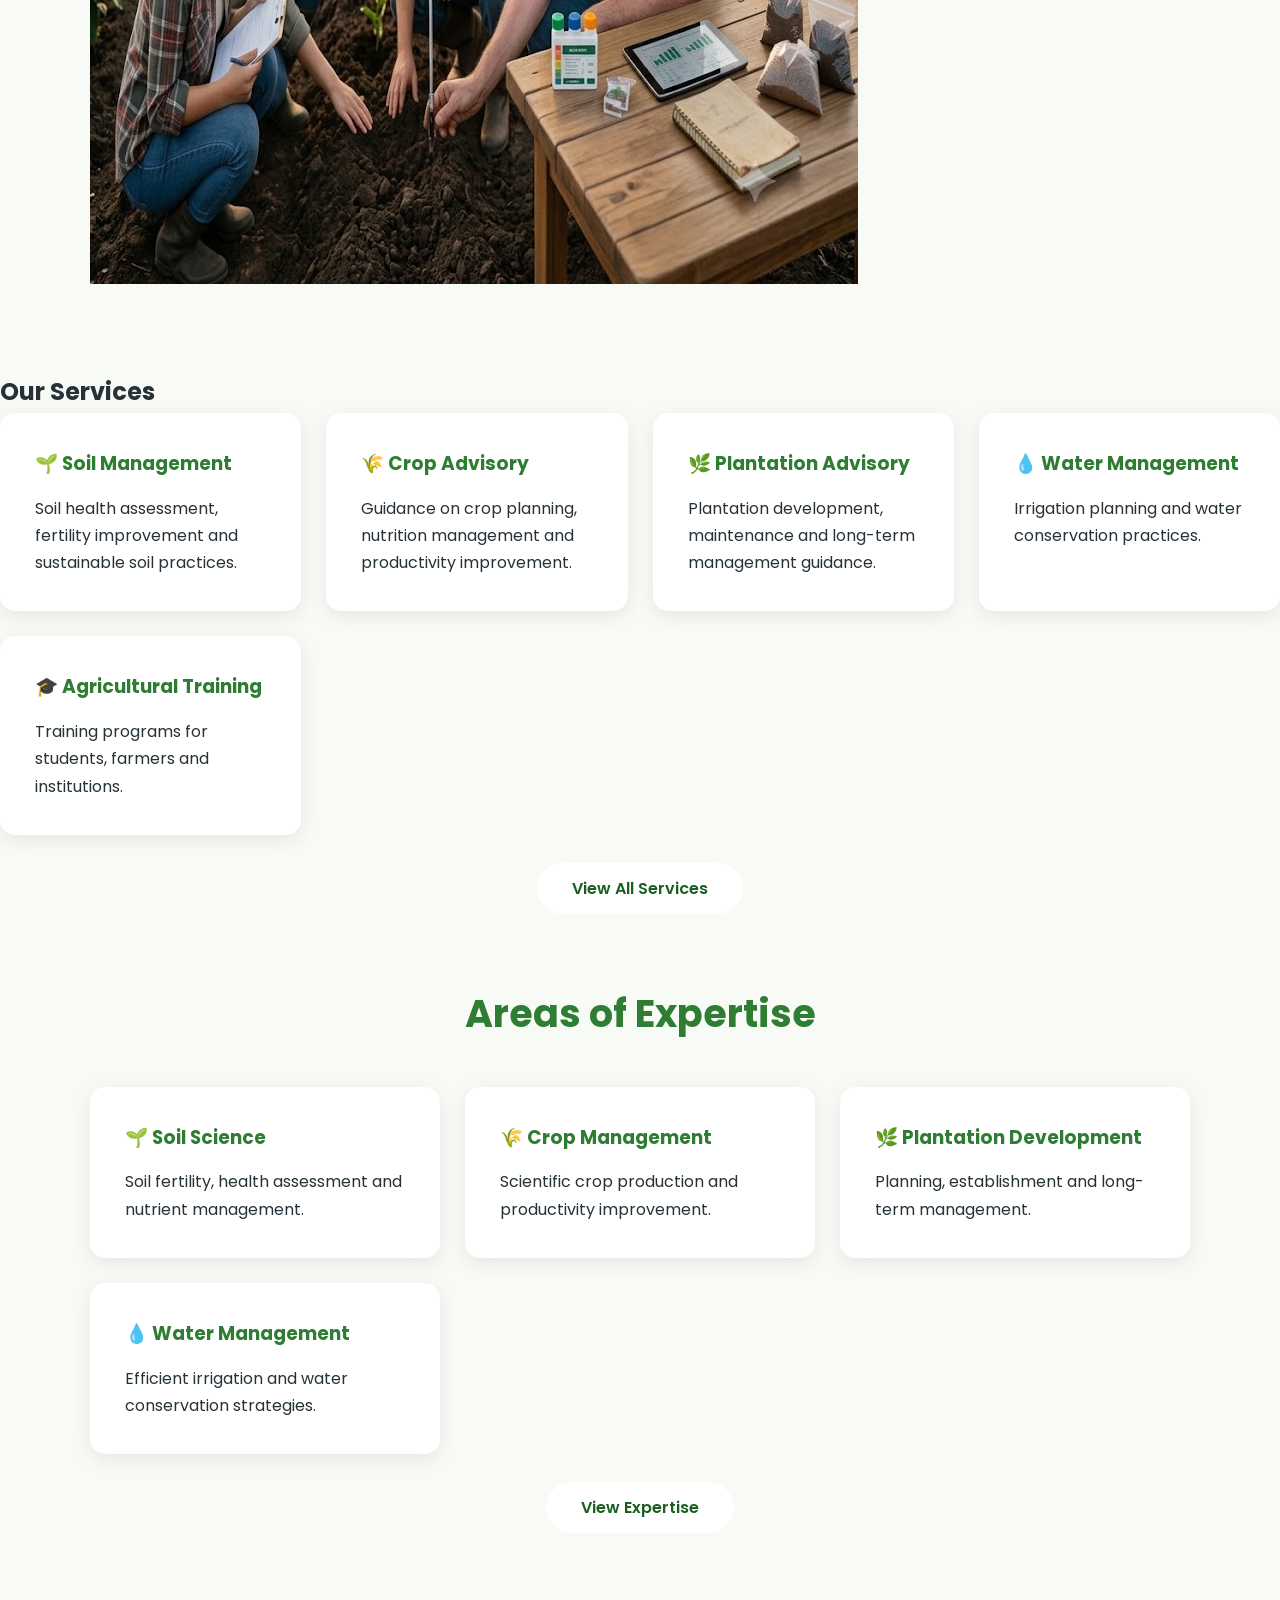
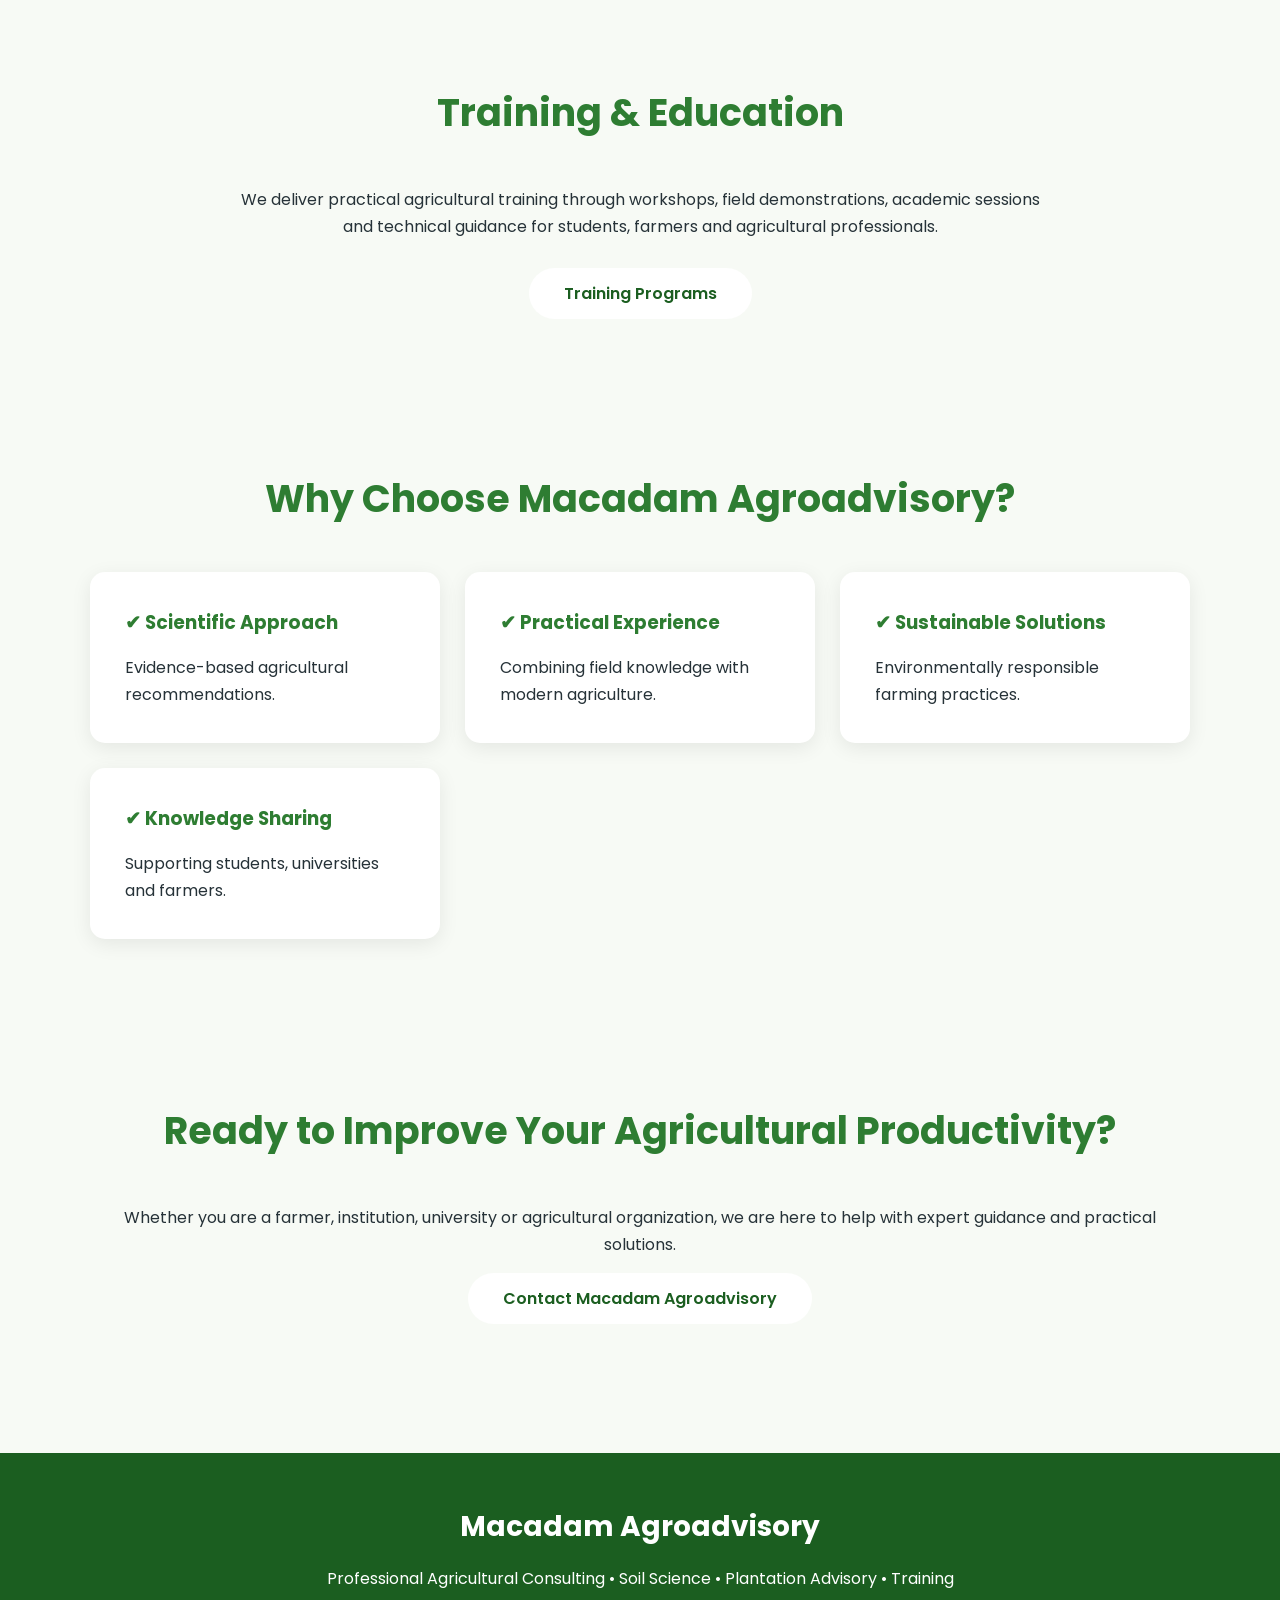
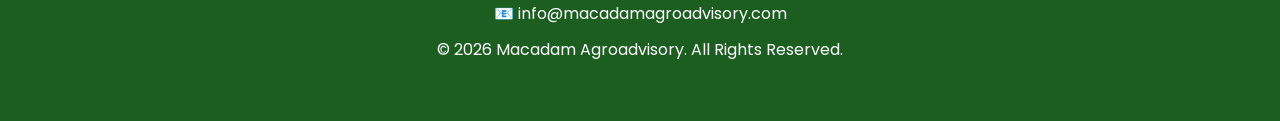
==== commit 2e5407b1: "Fix navbar active links, broken HTML tags, and add mobile menu toggle button" ====
--- a/index.html
+++ b/index.html
@@ -2,395 +2,197 @@
 <html lang="en">
 
 <head>
-<meta charset="UTF-8">
-<meta name="viewport" content="width=device-width, initial-scale=1.0">
+    <meta charset="UTF-8">
+    <meta name="viewport" content="width=device-width, initial-scale=1.0">
 
-<meta property="og:title"
-content="Macadam Agroadvisory">
+    <meta property="og:title" content="Macadam Agroadvisory">
+    <meta property="og:description" content="Professional Agricultural Consulting Services">
+    <meta property="og:image" content="images/hero.jpg">
+    <meta property="og:type" content="website">
 
-<meta property="og:description"
-content="Professional Agricultural Consulting Services">
+    <title>Macadam Agroadvisory | Agricultural Consulting</title>
 
-<meta property="og:image"
-content="images/hero.jpg">
+    <meta name="description" content="Macadam Agroadvisory provides agricultural consulting, soil management, plantation advisory and agricultural training services.">
+    <meta name="keywords" content="Agriculture, Agricultural Consultant, Soil Science, Plantation, Sustainable Farming, Agricultural Training">
 
-<meta property="og:type"
-content="website">
-
-
-<title>Macadam Agroadvisory | Agricultural Consulting</title>
-
-<meta name="description" 
-content="Macadam Agroadvisory provides agricultural consulting, soil management, plantation advisory and agricultural training services.">
-<meta name="keywords" 
-content="Agriculture, Agricultural Consultant, Soil Science, Plantation, Sustainable Farming, Agricultural Training">
-
-<link rel="stylesheet" href="css/style.css">
-
-<link href="https://fonts.googleapis.com/css2?family=Poppins:wght@300;400;600;700&display=swap" rel="stylesheet">
-<link rel="icon" type="image/png" href="images/favicon.png">
-
+    <link rel="stylesheet" href="css/style.css">
+    <link href="https://fonts.googleapis.com/css2?family=Poppins:wght@300;400;600;700&display=swap" rel="stylesheet">
+    <link rel="icon" type="image/png" href="images/favicon.png">
 </head>
 
 <body>
 
-<header>
+    <header>
+        <nav class="navbar">
+            <div class="logo">
+                <a href="index.html">
+                    <img src="images/logo.png" alt="Macadam Agroadvisory">
+                </a>
+            </div>
 
-<nav class="navbar">
+            <button class="menu-btn" aria-label="Toggle Menu">
+                <span></span>
+                <span></span>
+                <span></span>
+            </button>
 
-    <div class="logo">
+            <ul class="nav-links">
+                <li><a href="index.html" class="active">Home</a></li>
+                <li><a href="pages/about.html">About</a></li>
+                <li><a href="pages/services.html">Services</a></li>
+                <li><a href="pages/expertise.html">Expertise</a></li>
+                <li><a href="pages/training.html">Training</a></li>
+                <li><a href="pages/gallery.html">Gallery</a></li>
+                <li><a href="pages/resources.html">Resources</a></li>
+                <li><a href="pages/contact.html">Contact</a></li>
+            </ul>
+        </nav>
+    </header>
 
-        <a href="index.html">
-        
-        <img src="images/logo.png"
-        alt="Macadam Agroadvisory">
-        
-        </a>
-        
-    </div>
+    <section class="hero">
+        <div class="hero-content">
+            <h1>Macadam Agroadvisory</h1>
+            <h2>Scientific Agricultural Solutions for Sustainable Growth</h2>
+            <p>
+                Professional Agricultural Consulting, Soil Science, Plantation
+                Development, Sustainable Farming and Agricultural Training.
+            </p>
+            <a href="pages/services.html" class="btn">Explore Services</a>
+            <a href="pages/contact.html" class="btn btn-outline">Contact Us</a>
+        </div>
+    </section>
 
-<ul class="nav-links">
+    <section class="section">
+        <div class="two-column">
+            <div>
+                <img src="images/about.jpg" class="about-home-image" alt="Macadam Agroadvisory">
+            </div>
+            <div>
+                <h2>About Macadam Agroadvisory</h2>
+                <p>
+                    Macadam Agroadvisory provides independent agricultural consulting,
+                    technical advisory services, sustainable farming solutions and
+                    professional training for farmers, educational institutions and
+                    agricultural organizations.
+                </p>
+                <p>
+                    Our goal is to combine scientific knowledge with practical field
+                    experience to improve productivity while protecting natural resources.
+                </p>
+                <a href="pages/about.html" class="btn">Learn More</a>
+            </div>
+        </div>
+    </section>
 
-    <li><a href="index.html" class="active">Home</a></li>
-    <li><a href="pages/about.html">About</a></li>
-    <li><a href="pages/services.html">Services</a></li>
-    <li><a href="pages/expertise.html">Expertise</a></li>
-    <li><a href="pages/training.html">Training</a></li>
-    <li><a href="pages/gallery.html">Gallery</a></li>
-    <li><a href="pages/resources.html">Resources</a></li>
-    <li><a href="pages/contact.html">Contact</a></li>
+    <section id="services">
+        <h2>Our Services</h2>
+        <div class="cards">
+            <div class="card">
+                <h3>🌱 Soil Management</h3>
+                <p>Soil health assessment, fertility improvement and sustainable soil practices.</p>
+            </div>
+            <div class="card">
+                <h3>🌾 Crop Advisory</h3>
+                <p>Guidance on crop planning, nutrition management and productivity improvement.</p>
+            </div>
+            <div class="card">
+                <h3>🌿 Plantation Advisory</h3>
+                <p>Plantation development, maintenance and long-term management guidance.</p>
+            </div>
+            <div class="card">
+                <h3>💧 Water Management</h3>
+                <p>Irrigation planning and water conservation practices.</p>
+            </div>
+            <div class="card">
+                <h3>🎓 Agricultural Training</h3>
+                <p>Training programs for students, farmers and institutions.</p>
+            </div>
+        </div>
+        <div style="text-align:center;margin-top:40px;">
+            <a href="pages/services.html" class="btn">View All Services</a>
+        </div>
+    </section>
 
-</ul>
+    <section class="section">
+        <h2>Areas of Expertise</h2>
+        <div class="cards">
+            <div class="card">
+                <h3>🌱 Soil Science</h3>
+                <p>Soil fertility, health assessment and nutrient management.</p>
+            </div>
+            <div class="card">
+                <h3>🌾 Crop Management</h3>
+                <p>Scientific crop production and productivity improvement.</p>
+            </div>
+            <div class="card">
+                <h3>🌿 Plantation Development</h3>
+                <p>Planning, establishment and long-term management.</p>
+            </div>
+            <div class="card">
+                <h3>💧 Water Management</h3>
+                <p>Efficient irrigation and water conservation strategies.</p>
+            </div>
+        </div>
+        <div style="text-align:center;margin-top:40px;">
+            <a href="pages/expertise.html" class="btn">View Expertise</a>
+        </div>
+    </section>
 
-</nav>
+    <section class="section">
+        <h2>Training & Education</h2>
+        <p style="text-align:center;max-width:800px;margin:auto;">
+            We deliver practical agricultural training through workshops,
+            field demonstrations, academic sessions and technical guidance
+            for students, farmers and agricultural professionals.
+        </p>
+        <div style="text-align:center;margin-top:40px;">
+            <a href="pages/training.html" class="btn">Training Programs</a>
+        </div>
+    </section>
 
-</header>
+    <section class="section">
+        <h2>Why Choose Macadam Agroadvisory?</h2>
+        <div class="cards">
+            <div class="card">
+                <h3>✔ Scientific Approach</h3>
+                <p>Evidence-based agricultural recommendations.</p>
+            </div>
+            <div class="card">
+                <h3>✔ Practical Experience</h3>
+                <p>Combining field knowledge with modern agriculture.</p>
+            </div>
+            <div class="card">
+                <h3>✔ Sustainable Solutions</h3>
+                <p>Environmentally responsible farming practices.</p>
+            </div>
+            <div class="card">
+                <h3>✔ Knowledge Sharing</h3>
+                <p>Supporting students, universities and farmers.</p>
+            </div>
+        </div>
+    </section>
 
+    <section class="section" style="text-align:center;">
+        <h2>Ready to Improve Your Agricultural Productivity?</h2>
+        <p>
+            Whether you are a farmer, institution, university or agricultural
+            organization, we are here to help with expert guidance and practical
+            solutions.
+        </p>
+        <br>
+        <a href="pages/contact.html" class="btn">Contact Macadam Agroadvisory</a>
+    </section>
 
-<section class="hero">
+    <footer>
+        <div class="footer-content">
+            <h3>Macadam Agroadvisory</h3>
+            <p>Professional Agricultural Consulting • Soil Science • Plantation Advisory • Training</p>
+            <p>📧 info@macadamagroadvisory.com</p>
+            <p>© 2026 Macadam Agroadvisory. All Rights Reserved.</p>
+        </div>
+    </footer>
 
-    <div class="hero-content">
-
-        <h1>Macadam Agroadvisory</h1>
-
-        <h2>Scientific Agricultural Solutions for Sustainable Growth</h2>
-
-        <p>
-            Professional Agricultural Consulting, Soil Science, Plantation
-            Development, Sustainable Farming and Agricultural Training.
-        </p>
-
-        <a href="pages/services.html" class="btn">
-            Explore Services
-        </a>
-
-        <a href="pages/contact.html" class="btn btn-outline">
-            Contact Us
-        </a>
-
-    </div>
-
-</section>
-
-<section class="section">
-
-    <div class="two-column">
-    
-    <div>
-    
-    <img src="images/about.jpg"
-    class="about-home-image"
-    alt="Macadam Agroadvisory">
-    
-    </div>
-    
-    <div>
-    
-    <h2>About Macadam Agroadvisory</h2>
-    
-    <p>
-    
-    Macadam Agroadvisory provides independent agricultural consulting,
-    technical advisory services, sustainable farming solutions and
-    professional training for farmers, educational institutions and
-    agricultural organizations.
-    
-    </p>
-    
-    <p>
-    
-    Our goal is to combine scientific knowledge with practical field
-    experience to improve productivity while protecting natural resources.
-    
-    </p>
-    
-    <a href="pages/about.html" class="btn">
-    Learn More
-    </a>
-    
-    </div>
-    
-    </div>
-    
-</section>
-
-
-
-<section id="services">
-
-<h2>Our Services</h2>
-
-
-<div class="cards">
-
-
-    <div class="card">
-        <h3>🌱 Soil Management</h3>
-        <p>
-            Soil health assessment, fertility improvement and sustainable soil practices.
-        </p>
-    </div>
-
-
-    <div class="card">
-
-        <h3>🌾 Crop Advisory</h3>
-
-        <p>
-            Guidance on crop planning, nutrition management and productivity improvement.
-        </p>
-
-    </div>
-
-
-
-    <div class="card">
-
-        <h3>🌿 Plantation Advisory</h3>
-
-        <p>
-            Plantation development, maintenance and long-term management guidance.
-        </p>
-
-    </div>
-
-
-    <div class="card">
-
-        <h3>💧 Water Management</h3>
-
-        <p>
-            Irrigation planning and water conservation practices.
-        </p>
-
-    </div>
-
-
-
-    <div class="card">
-
-        <h3>🎓 Agricultural Training</h3>
-
-        <p>
-            Training programs for students, farmers and institutions.
-        </p>
-
-    </div>
-
-
-    <!--
-    <div class="card">
-
-        <h3>🚜 Sustainable Farming</h3>
-
-        <p>
-            Modern and environmentally responsible farming solutions.
-        </p>
-
-    </div>
-    -->
-
-    <a href="pages/services.html" class="btn">
-
-        View All Services
-    
-    </a>
-
-</div>
-
-
-</section>
-
-<section class="section">
-
-    <h2>Areas of Expertise</h2>
-    
-    <div class="cards">
-    
-    <div class="card">
-    <h3>🌱 Soil Science</h3>
-    <p>Soil fertility, health assessment and nutrient management.</p>
-    </div>
-    
-    <div class="card">
-    <h3>🌾 Crop Management</h3>
-    <p>Scientific crop production and productivity improvement.</p>
-    </div>
-    
-    <div class="card">
-    <h3>🌿 Plantation Development</h3>
-    <p>Planning, establishment and long-term management.</p>
-    </div>
-    
-    <div class="card">
-    <h3>💧 Water Management</h3>
-    <p>Efficient irrigation and water conservation strategies.</p>
-    </div>
-    
-    </div>
-    
-    <div style="text-align:center;margin-top:40px;">
-    
-    <a href="pages/expertise.html" class="btn">
-    
-    View Expertise
-    
-    </a>
-    
-    </div>
-    
-</section>
-
-<section class="section">
-
-    <h2>Training & Education</h2>
-    
-    <p style="text-align:center;max-width:800px;margin:auto;">
-    
-    We deliver practical agricultural training through workshops,
-    field demonstrations, academic sessions and technical guidance
-    for students, farmers and agricultural professionals.
-    
-    </p>
-    
-    <div style="text-align:center;margin-top:40px;">
-    
-    <a href="pages/training.html" class="btn">
-    
-    Training Programs
-    
-    </a>
-    
-    </div>
-    
-</section>
-
-
-<section class="section">
-
-    <h2>Why Choose Macadam Agroadvisory?</h2>
-    
-    <div class="cards">
-    
-        <div class="card">
-        
-            <h3>✔ Scientific Approach</h3>
-            
-            <p>
-            
-            Evidence-based agricultural recommendations.
-            
-            </p>
-        
-        </div>
-        
-        <div class="card">
-        
-            <h3>✔ Practical Experience</h3>
-            
-            <p>
-            
-            Combining field knowledge with modern agriculture.
-            
-            </p>
-        
-        </div>
-        
-        <div class="card">
-        
-            <h3>✔ Sustainable Solutions</h3>
-            
-            <p>
-            
-            Environmentally responsible farming practices.
-            
-            </p>
-        
-        </div>
-        
-        <div class="card">
-            
-            <h3>✔ Knowledge Sharing</h3>
-            
-            <p>
-            
-            Supporting students, universities and farmers.
-            
-            </p>
-        
-        </div>
-    
-    </div>
-    
-</section>
-
-<section class="section" style="text-align:center;">
-
-    <h2>Ready to Improve Your Agricultural Productivity?</h2>
-    
-    <p>
-    
-    Whether you are a farmer, institution, university or agricultural
-    organization, we are here to help with expert guidance and practical
-    solutions.
-    
-    </p>
-    
-    <br>
-    
-    <a href="pages/contact.html" class="btn">
-    
-        Contact Macadam Agroadvisory
-    
-    </a>
-    
-</section>
-
-<footer>
-
-    <div class="footer-content">
-
-        <h3>Macadam Agroadvisory</h3>
-        
-        <p>
-        Professional Agricultural Consulting • Soil Science • Plantation Advisory • Training
-        </p>
-        
-        <p>
-        📧 info@macadamagroadvisory.com
-        </p>
-        
-        <p>
-        © 2026 Macadam Agroadvisory. All Rights Reserved.
-        </p>
-        
-    </div>
-
-</footer>
-
-
-<script src="js/script.js"></script>
-
+    <script src="js/script.js"></script>
 </body>
 
 </html>
--- a/css/style.css
+++ b/css/style.css
@@ -231,8 +231,32 @@
 .two-column{
 
     display:grid;
-    grid-template-columns:1fr 1fr;
-    gap:40px;
+
+    grid-template-columns:45% 55%;
+
+    gap:50px;
+
+    align-items:center;
+
+}
+
+.two-column h3{
+
+    font-size:32px;
+
+    color:#2e7d32;
+
+    margin-bottom:20px;
+
+}
+
+.two-column p{
+
+    margin-bottom:20px;
+
+    font-size:18px;
+
+    line-height:1.8;
 
 }
 
@@ -555,6 +579,12 @@
 
 }
 
+.about-home-image{
+
+    max-width:100%;
+
+}
+
 
 
 .hero h1{
@@ -607,12 +637,18 @@
     .about-home-image{
 
         width:100%;
-        
+    
+        max-width:480px;
+    
+        display:block;
+    
+        margin:auto;
+    
         border-radius:15px;
-        
-        box-shadow:0 8px 25px rgba(0,0,0,.15);
-        
-        }
+    
+        box-shadow:0 10px 25px rgba(0,0,0,.15);
+    
+    }
 
     .logo img{
 
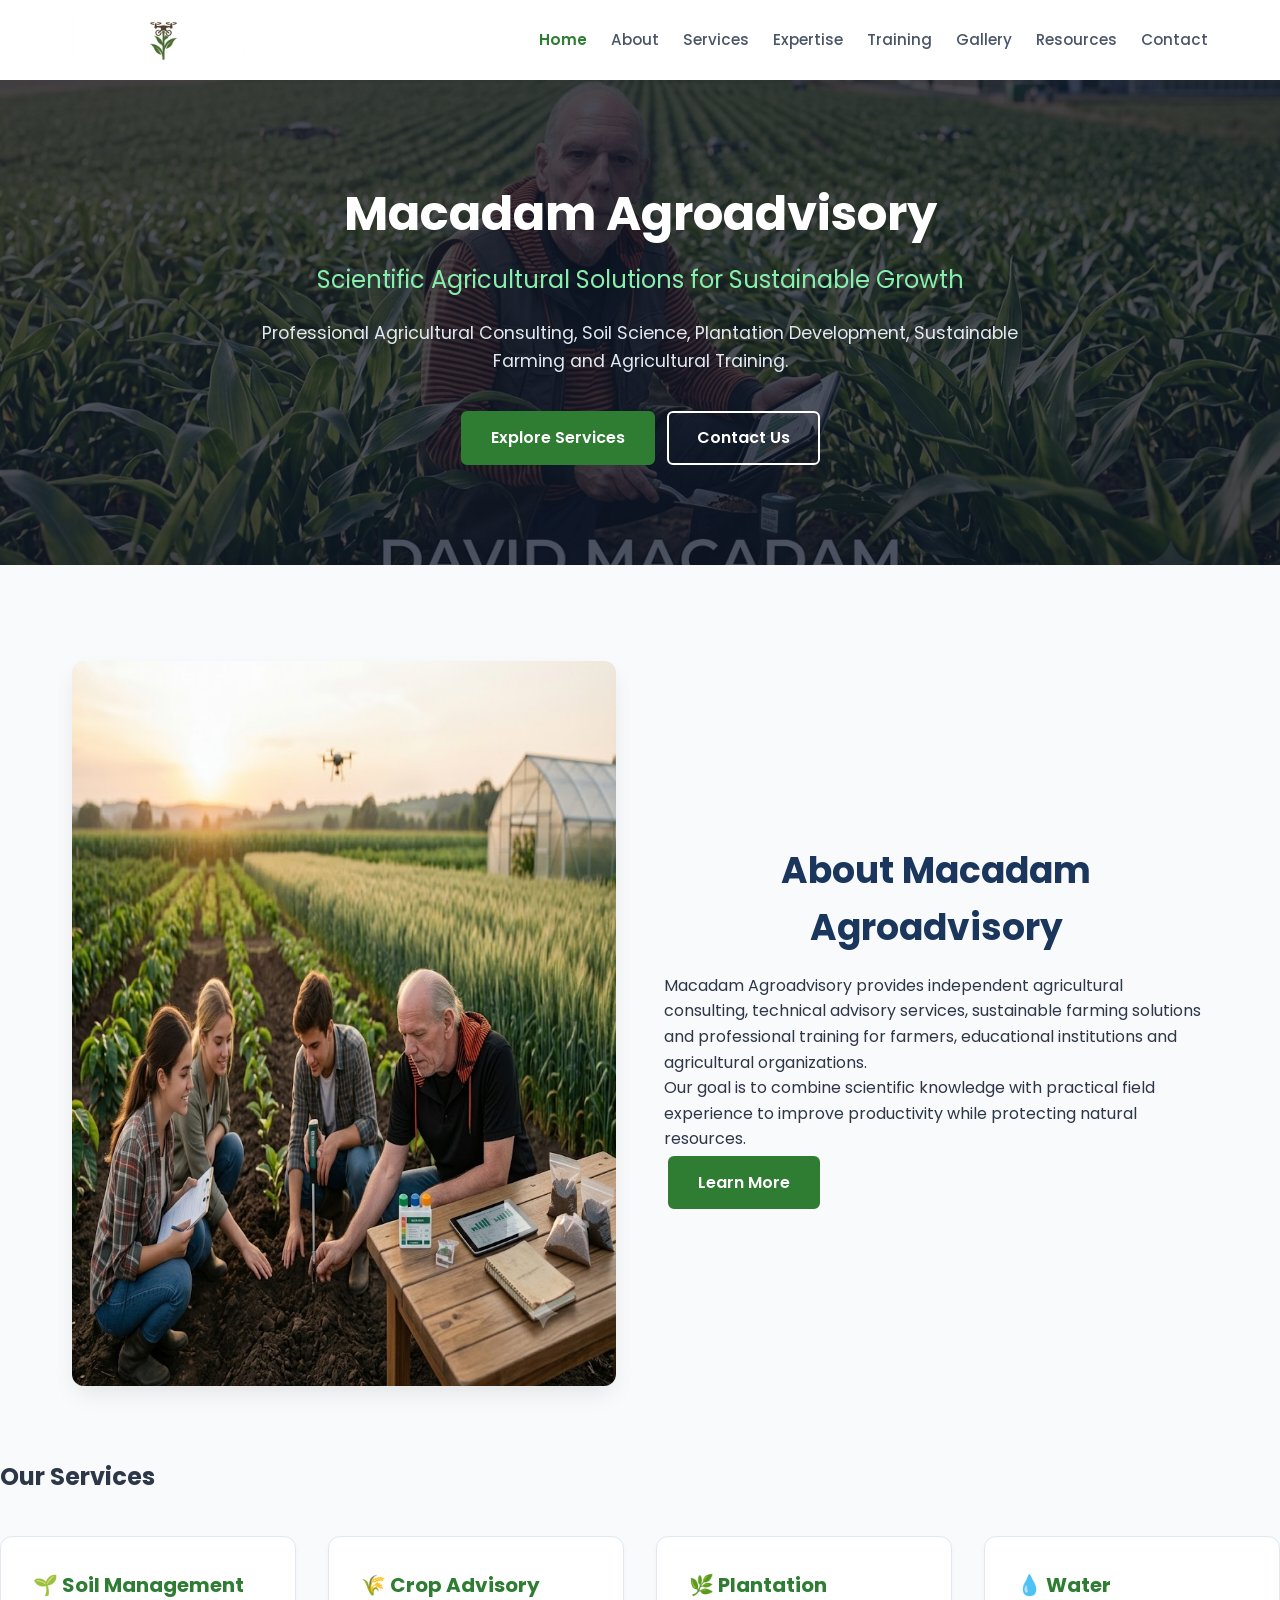
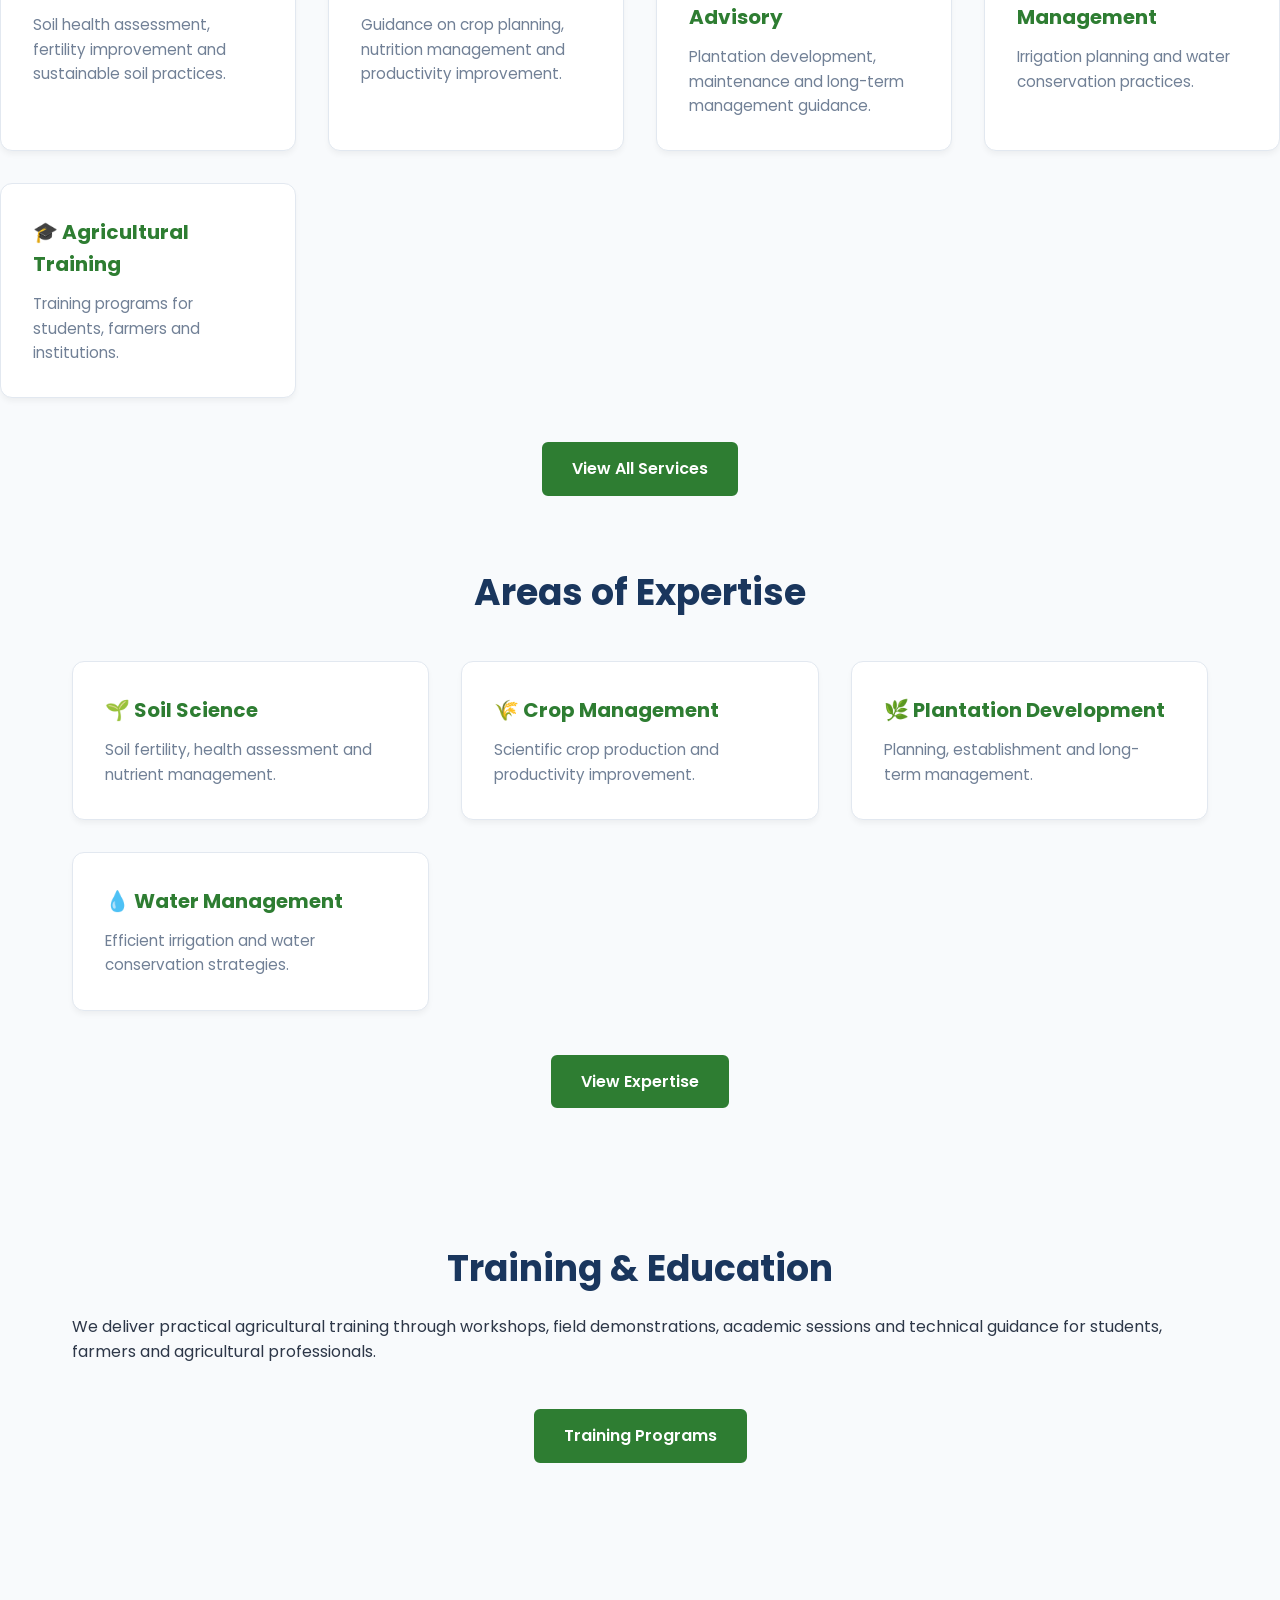
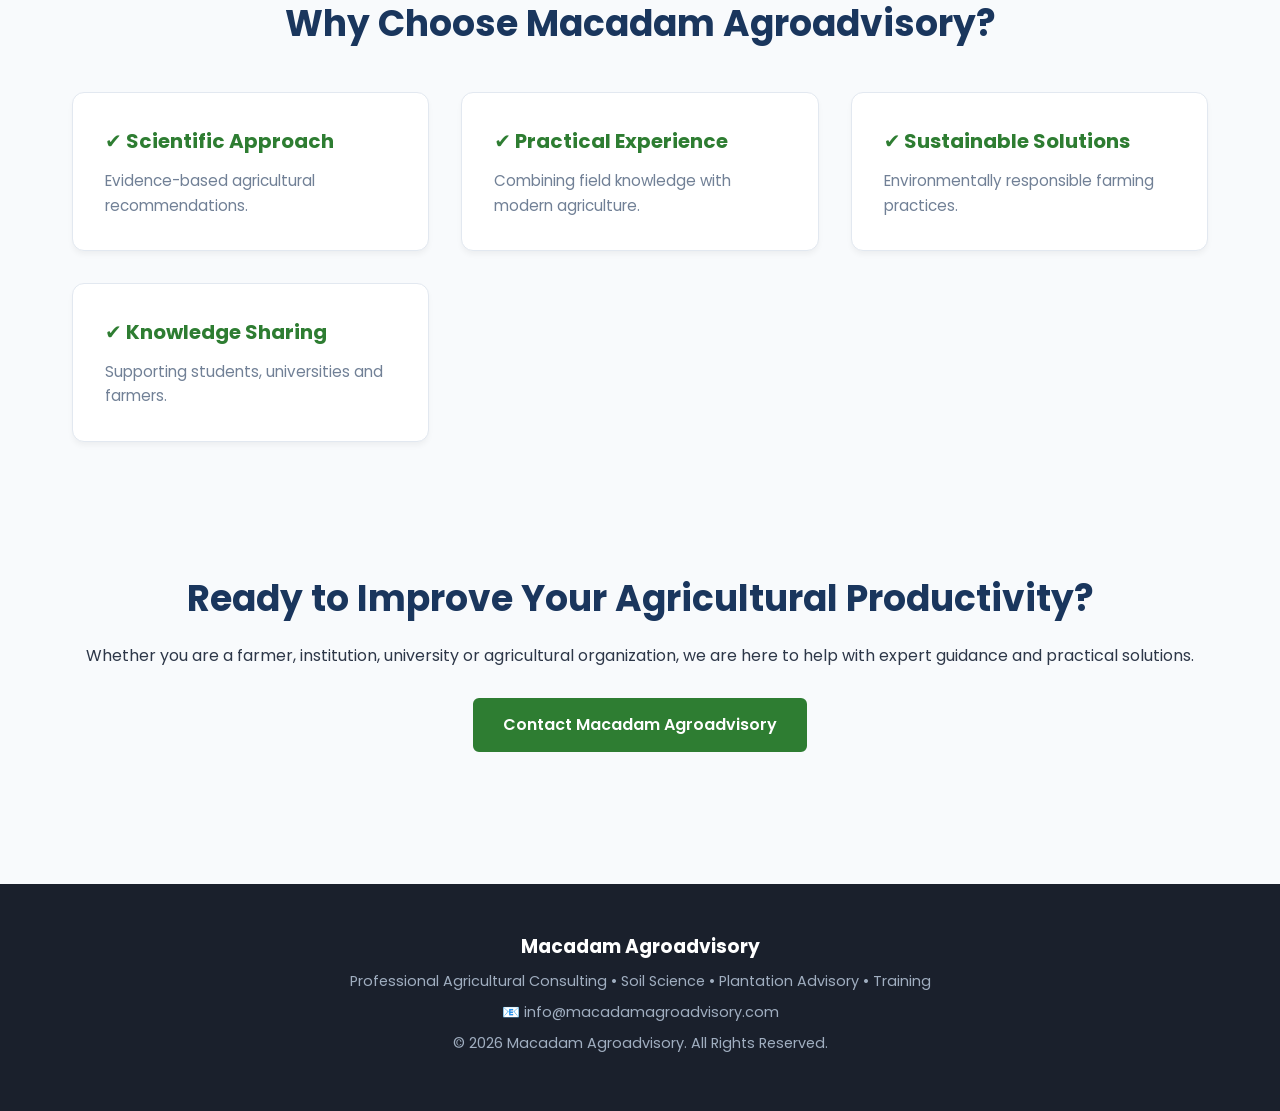
==== commit bb441bc4: "settingupthewebsitelookandfeel" ====
--- a/index.html
+++ b/index.html
@@ -140,7 +140,7 @@
 
     <section class="section">
         <h2>Training & Education</h2>
-        <p style="text-align:center;max-width:800px;margin:auto;">
+        <p style="section-subtitle">
             We deliver practical agricultural training through workshops,
             field demonstrations, academic sessions and technical guidance
             for students, farmers and agricultural professionals.
--- a/css/style.css
+++ b/css/style.css
@@ -1,659 +1,372 @@
-*{
-    margin:0;
-    padding:0;
-    box-sizing:border-box;
-}
-
-html{
-    scroll-behavior:smooth;
-}
-
-
-body{
-
-    font-family:'Poppins',sans-serif;
-    color:#263238;
-    background:#f7faf5;
-    line-height:1.7;
-
-}
-
-
-header{
-
-    position:sticky;
-    top:0;
-    z-index:1000;
-    background:#1b5e20;
-    box-shadow:0 3px 10px rgba(0,0,0,0.15);
-
-}
-
-.active{
-
-    color:#c5e1a5;
-    
-    font-weight:bold;
-    
-    border-bottom:2px solid white;
-    
-}
-
-.navbar{
-
-    max-width:1200px;
-
-    margin:auto;
-
-    padding:10px 25px;
-
-    display:flex;
-
-    justify-content:space-between;
-
-    align-items:center;
-
-}
-
-
-.logo{
-
-    display:flex;
-
-    align-items:center;
-
+/* ==========================================================================
+   Base & Reset
+   ========================================================================== */
+   * {
+    margin: 0;
+    padding: 0;
+    box-sizing: border-box;
+}
+
+body {
+    font-family: 'Poppins', system-ui, -apple-system, sans-serif;
+    color: #2d3748;
+    background-color: #f8fafc;
+    line-height: 1.6;
+}
+
+a {
+    text-decoration: none;
+    color: inherit;
+    transition: all 0.2s ease;
+}
+
+img {
+    max-width: 100%;
+    height: auto;
+}
+
+/* ==========================================================================
+   Header & Navigation
+   ========================================================================== */
+header {
+    background: #ffffff;
+    box-shadow: 0 2px 10px rgba(0,0,0,0.05);
+    position: sticky;
+    top: 0;
+    z-index: 1000;
+}
+
+.navbar {
+    max-width: 1200px;
+    margin: 0 auto;
+    padding: 1rem 2rem;
+    display: flex;
+    align-items: center;
+    justify-content: space-between;
 }
 
 .logo img {
-
-    height: 60px;
+    height: 48px;
     width: auto;
-
     display: block;
-
-}
-
-
-.nav-links{
-
-    display:flex;
-    list-style:none;
-    gap:18px;
-
-}
-
-
-.nav-links a{
-
-    color:white;
-    text-decoration:none;
-    font-size:14px;
-    font-weight:500;
-
-}
-
-
-.nav-links a:hover{
-
-    color:#c5e1a5;
-
-}
-
-
-.menu-btn{
-
-    display:none;
-    color:white;
-    font-size:28px;
-    cursor:pointer;
-
-}
-
-
-
-/* HERO */
-
-
-.hero{
-
-    height:700px;
-    
-    background:
-    
-    linear-gradient(
-    rgba(0,0,0,.45),
-    rgba(0,0,0,.45)
-    ),
-    
-    url("../images/hero.jpg");
-    
-    background-size:cover;
-    
-    background-position:center;
-    
-    display:flex;
-    
-    justify-content:center;
-    
-    align-items:center;
-    
-    text-align:center;
-    
-    color:white;
-    
-    }
-
-
-
-.hero-overlay{
-
-    max-width:850px;
-    padding:20px;
-
-}
-
-
-
-.hero h1{
-
-    font-size:55px;
-    margin-bottom:20px;
-
-}
-
-
-.hero h2{
-
-    font-size:30px;
-    font-weight:500;
-    margin-bottom:20px;
-
-}
-
-
-
-.hero p{
-
-    font-size:18px;
-    margin-bottom:35px;
-
-}
-
-
-
-.btn{
-
-    background:white;
-    color:#1b5e20;
-    padding:14px 35px;
-    border-radius:30px;
-    text-decoration:none;
-    font-weight:600;
-
-}
-
-
-
-.btn:hover{
-
-    background:#c5e1a5;
-
-}
-
-
-
-/* COMMON SECTION */
-
-
-.section{
-
-    max-width:1150px;
-    margin:auto;
-    padding:80px 25px;
-
-}
-
-
-.section h2{
-
-    text-align:center;
-    color:#2e7d32;
-    font-size:38px;
-    margin-bottom:40px;
-
-}
-
-
-
-/* ABOUT */
-
-
-.two-column{
-
-    display:grid;
-
-    grid-template-columns:45% 55%;
-
-    gap:50px;
-
-    align-items:center;
-
-}
-
-.two-column h3{
-
-    font-size:32px;
-
-    color:#2e7d32;
-
-    margin-bottom:20px;
-
-}
-
-.two-column p{
-
-    margin-bottom:20px;
-
-    font-size:18px;
-
-    line-height:1.8;
-
-}
-
-
-.info-box{
-
-    background:#e8f5e9;
-    padding:35px;
-    border-radius:15px;
-
-}
-
-
-
-
-/* CARDS */
-
-
-.cards{
-
-    display:grid;
-    grid-template-columns:
-    repeat(auto-fit,minmax(280px,1fr));
-
-    gap:25px;
-
-}
-
-
-
-.card{
-
-    background:white;
-    padding:35px;
-    border-radius:15px;
-
-    box-shadow:
-    0 5px 20px rgba(0,0,0,.08);
-
-    transition:.3s;
-
-}
-
-
-
-.card:hover{
-
-    transform:translateY(-8px);
-
-}
-
-
-
-.card h3{
-
-    color:#2e7d32;
-    margin-bottom:15px;
-
-}
-
-
-
-/* EXPERTISE */
-
-
-.expertise-list{
-
-    display:flex;
-    flex-wrap:wrap;
-    justify-content:center;
-    gap:15px;
-
-}
-
-
-
-.expertise-list span{
-
-    background:#2e7d32;
-    color:white;
-
-    padding:12px 25px;
-
-    border-radius:30px;
-
-}
-
-
-
-
-
-.simple-list{
-
-    max-width:600px;
-    margin:30px auto;
-
-}
-
-
-
-.simple-list li{
-
-    padding:10px;
-
-}
-
-
-
-
-/* GALLERY */
-
-
-.gallery{
-
-    display:grid;
-    
-    grid-template-columns:
-    repeat(auto-fit,minmax(280px,1fr));
-    
-    gap:30px;
-    
-    margin-top:40px;
-    
-}
-
-.gallery-item{
-
-    background:white;
-    
-    border-radius:15px;
-    
-    overflow:hidden;
-    
-    box-shadow:0 8px 25px rgba(0,0,0,.12);
-    
-    transition:.3s;
-    
-    }
-    
-    
-    .gallery-item:hover{
-    
-    transform:translateY(-8px);
-    
-    }
-    
-    
-    .gallery-item img{
-    
-    width:100%;
-    
-    height:240px;
-    
-    object-fit:cover;
-    
-    display:block;
-    
-    }
-    
-    
-    .gallery-item h3{
-    
-    padding:20px 20px 10px;
-    
-    color:#2e7d32;
-    
-    }
-    
-    
-    .gallery-item p{
-    
-    padding:0 20px 20px;
-    
-    color:#555;
-    
-    }
-    
-    
-    .section-subtitle{
-    
-    text-align:center;
-    
-    max-width:700px;
-    
-    margin:auto;
-    
-    color:#666;
-    
-    }
-    
-
-/* TESTIMONIAL */
-
-
-.testimonial{
-
-    background:white;
-
-    padding:35px;
-
-    border-radius:15px;
-
-    text-align:center;
-
-    box-shadow:0 5px 20px #ddd;
-
-}
-
-
-
-/* CONTACT */
-
-
-.contact-box{
-
-    background:#e8f5e9;
-
-    padding:40px;
-
-    border-radius:15px;
-
-    text-align:center;
-
-    font-size:18px;
-
-}
-
-
-
-/* FOOTER */
-
-/*
-footer{
-
-    background:#263238;
-
-    color:white;
-
-    text-align:center;
-
-    padding:25px;
-
-}
-*/
-
-footer{
-
-    background:#1b5e20;
-    
-    color:white;
-    
-    padding:50px 20px;
-    
-    text-align:center;
-    
-    margin-top:60px;
-    
-    }
-    
-    .footer-content{
-    
-    max-width:900px;
-    
-    margin:auto;
-    
-    }
-    
-    .footer-content h3{
-    
-    margin-bottom:15px;
-    
-    font-size:28px;
-    
-    }
-    
-    .footer-content p{
-    
-    margin:8px 0;
-    
-    }
-
-/* MOBILE */
-
-
-@media(max-width:900px){
-
-
-.nav-links{
-
-    display:none;
-
-    flex-direction:column;
-
-    background:#1b5e20;
-
-    position:absolute;
-
-    top:70px;
-
-    right:0;
-
-    width:100%;
-
-    padding:25px;
-
-}
-
-
-.menu-btn{
-
-    display:block;
-
-}
-
-
-
-.two-column{
-
-    grid-template-columns:1fr;
-
-}
-
-.about-home-image{
-
-    max-width:100%;
-
-}
-
-
-
-.hero h1{
-
-    font-size:38px;
-
-}
-
-
-.hero h2{
-
-    font-size:22px;
-
-}
-
-
-    
-    
-    .gallery img{
-    
-    width:100%;
-    height:220px;
-    object-fit:cover;
-    border-radius:12px;
-    
-    }
-    
-    
-    .gallery h3{
-    
-    text-align:center;
-    color:#2e7d32;
-    margin-top:15px;
-    
-    }
-
-    .about-image img{
-
-        width:100%;
-        height:500px;
-    
-        object-fit:cover;
-    
-        border-radius:15px;
-    
-        box-shadow:0 10px 25px rgba(0,0,0,.15);
-    
-    }
-
-    .about-home-image{
-
-        width:100%;
-    
-        max-width:480px;
-    
-        display:block;
-    
-        margin:auto;
-    
-        border-radius:15px;
-    
-        box-shadow:0 10px 25px rgba(0,0,0,.15);
-    
-    }
-
-    .logo img{
-
-        height:50px;
-    
-    }
-
+}
+
+.nav-links {
+    display: flex;
+    gap: 1.5rem;
+    list-style: none;
+}
+
+.nav-links a {
+    font-weight: 500;
+    color: #4a5568;
+    font-size: 0.95rem;
+}
+
+.nav-links a:hover,
+.nav-links a.active {
+    color: #2e7d32;
+    font-weight: 600;
+}
+
+/* Mobile Menu Toggle Button */
+.menu-btn {
+    display: none;
+    background: none;
+    border: none;
+    cursor: pointer;
+    flex-direction: column;
+    gap: 5px;
+}
+
+.menu-btn span {
+    width: 25px;
+    height: 3px;
+    background-color: #2d3748;
+    border-radius: 2px;
+}
+
+/* ==========================================================================
+   Hero Section
+   ========================================================================== */
+.hero {
+    background: linear-gradient(rgba(15, 23, 42, 0.75), rgba(15, 23, 42, 0.75)), 
+                url('../images/hero.jpg') center/cover no-repeat;
+    color: #ffffff;
+    padding: 6rem 2rem;
+    text-align: center;
+}
+
+.hero-content {
+    max-width: 800px;
+    margin: 0 auto;
+}
+
+.hero h1 {
+    font-size: 3rem;
+    font-weight: 700;
+    margin-bottom: 0.5rem;
+    color: #ffffff;
+}
+
+.hero h2 {
+    font-size: 1.5rem;
+    font-weight: 400;
+    margin-bottom: 1.25rem;
+    color: #86efac;
+}
+
+.hero p {
+    font-size: 1.1rem;
+    margin-bottom: 2rem;
+    color: #e2e8f0;
+}
+
+/* Buttons */
+.btn {
+    display: inline-block;
+    background-color: #2e7d32;
+    color: #ffffff;
+    padding: 0.75rem 1.75rem;
+    border-radius: 6px;
+    font-weight: 600;
+    border: 2px solid #2e7d32;
+    cursor: pointer;
+    font-size: 1rem;
+    margin: 0.25rem;
+}
+
+.btn:hover {
+    background-color: #1b5e20;
+    border-color: #1b5e20;
+    color: #ffffff;
+}
+
+.btn-outline {
+    background-color: transparent;
+    color: #ffffff;
+    border: 2px solid #ffffff;
+}
+
+.btn-outline:hover {
+    background-color: #ffffff;
+    color: #1a202c;
+}
+
+/* ==========================================================================
+   Layout Sections & Two Column Blocks
+   ========================================================================== */
+.section {
+    max-width: 1200px;
+    margin: 0 auto;
+    padding: 4rem 2rem;
+}
+
+.section h2 {
+    font-size: 2.25rem;
+    color: #1a365d;
+    text-align: center;
+    margin-bottom: 1rem;
+    font-weight: 700;
+}
+
+.section-subtitle {
+    text-align: center;
+    max-width: 700px;
+    margin: 0 auto 2.5rem;
+    color: #4a5568;
+}
+
+.two-column {
+    display: grid;
+    grid-template-columns: 1fr 1fr;
+    gap: 3rem;
+    align-items: center;
+    margin-top: 2rem;
+}
+
+.about-home-image {
+    width: 100%;
+    border-radius: 12px;
+    box-shadow: 0 10px 25px -5px rgba(0, 0, 0, 0.1);
+    object-fit: cover;
+}
+
+/* ==========================================================================
+   Cards & Simple List
+   ========================================================================== */
+.cards {
+    display: grid;
+    grid-template-columns: repeat(auto-fit, minmax(280px, 1fr));
+    gap: 2rem;
+    margin-top: 2.5rem;
+}
+
+.card {
+    background: #ffffff;
+    border-radius: 12px;
+    padding: 2rem;
+    border: 1px solid #e2e8f0;
+    box-shadow: 0 4px 6px -1px rgba(0, 0, 0, 0.05);
+    transition: transform 0.3s ease, box-shadow 0.3s ease;
+}
+
+.card:hover {
+    transform: translateY(-5px);
+    box-shadow: 0 10px 20px -3px rgba(0, 0, 0, 0.1);
+}
+
+.card h3 {
+    color: #2e7d32;
+    margin-bottom: 0.75rem;
+    font-size: 1.25rem;
+}
+
+.card p {
+    color: #718096;
+    font-size: 0.95rem;
+}
+
+.simple-list {
+    list-style: none;
+    max-width: 600px;
+    margin: 1.5rem 0;
+    padding: 0;
+}
+
+.simple-list li {
+    padding: 0.75rem 1rem;
+    background: #ffffff;
+    margin-bottom: 0.5rem;
+    border-radius: 8px;
+    border: 1px solid #e2e8f0;
+    font-weight: 500;
+}
+
+/* ==========================================================================
+   Contact Form Box
+   ========================================================================== */
+.contact-box {
+    max-width: 650px;
+    margin: 2rem auto 0;
+    background: #ffffff;
+    padding: 2.5rem;
+    border-radius: 12px;
+    border: 1px solid #e2e8f0;
+    box-shadow: 0 4px 6px -1px rgba(0, 0, 0, 0.05);
+}
+
+.contact-box form {
+    display: flex;
+    flex-direction: column;
+    gap: 1.25rem;
+}
+
+.contact-box input,
+.contact-box textarea {
+    width: 100%;
+    padding: 0.85rem 1rem;
+    border: 1px solid #cbd5e1;
+    border-radius: 6px;
+    font-family: inherit;
+    font-size: 0.95rem;
+    outline: none;
+    transition: border-color 0.2s ease;
+}
+
+.contact-box input:focus,
+.contact-box textarea:focus {
+    border-color: #2e7d32;
+    box-shadow: 0 0 0 3px rgba(46, 125, 50, 0.1);
+}
+
+/* ==========================================================================
+   Gallery Grid
+   ========================================================================== */
+.gallery {
+    display: grid;
+    grid-template-columns: repeat(auto-fit, minmax(260px, 1fr));
+    gap: 2rem;
+    margin-top: 2rem;
+}
+
+.gallery-item {
+    background: #ffffff;
+    border-radius: 12px;
+    overflow: hidden;
+    border: 1px solid #e2e8f0;
+    box-shadow: 0 4px 6px -1px rgba(0, 0, 0, 0.05);
+}
+
+.gallery-item img {
+    width: 100%;
+    height: 200px;
+    object-fit: cover;
+    display: block;
+}
+
+.gallery-item h3, .gallery-item p {
+    padding: 0.5rem 1.25rem;
+}
+
+.gallery-item p {
+    color: #718096;
+    font-size: 0.9rem;
+    padding-bottom: 1.25rem;
+}
+
+/* ==========================================================================
+   Footer
+   ========================================================================== */
+footer {
+    background: #1a202c;
+    color: #e2e8f0;
+    padding: 3rem 2rem;
+    text-align: center;
+    margin-top: 4rem;
+}
+
+.footer-content h3 {
+    color: #ffffff;
+    margin-bottom: 0.5rem;
+}
+
+.footer-content p {
+    color: #a0aec0;
+    font-size: 0.9rem;
+    margin-bottom: 0.5rem;
+}
+
+/* ==========================================================================
+   Responsive Settings
+   ========================================================================== */
+@media (max-width: 768px) {
+    .menu-btn {
+        display: flex;
+    }
+
+    .nav-links {
+        display: none;
+        flex-direction: column;
+        position: absolute;
+        top: 100%;
+        left: 0;
+        right: 0;
+        background: #ffffff;
+        padding: 1.5rem;
+        box-shadow: 0 10px 15px -3px rgba(0, 0, 0, 0.1);
+    }
+
+    .nav-links.active {
+        display: flex;
+    }
+
+    .two-column {
+        grid-template-columns: 1fr;
+        gap: 2rem;
+    }
+
+    .hero h1 {
+        font-size: 2.25rem;
+    }
 }
